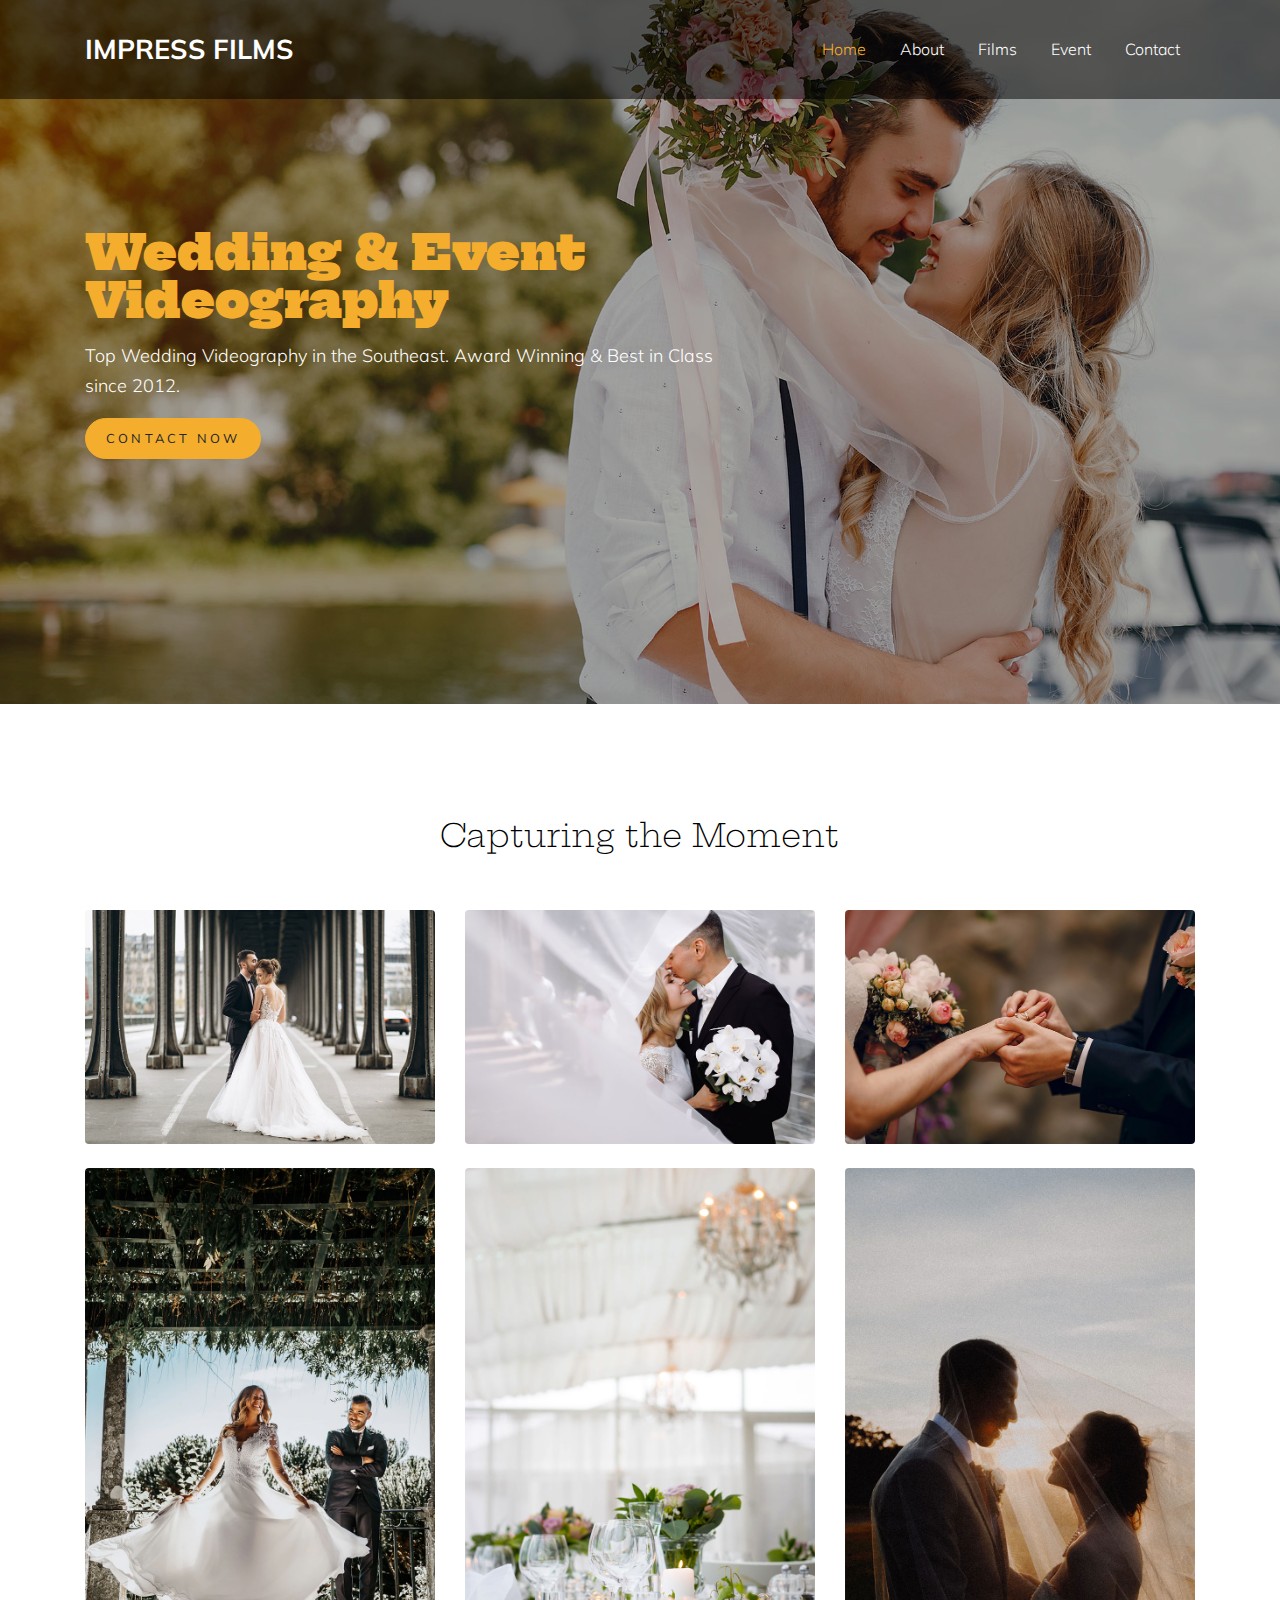
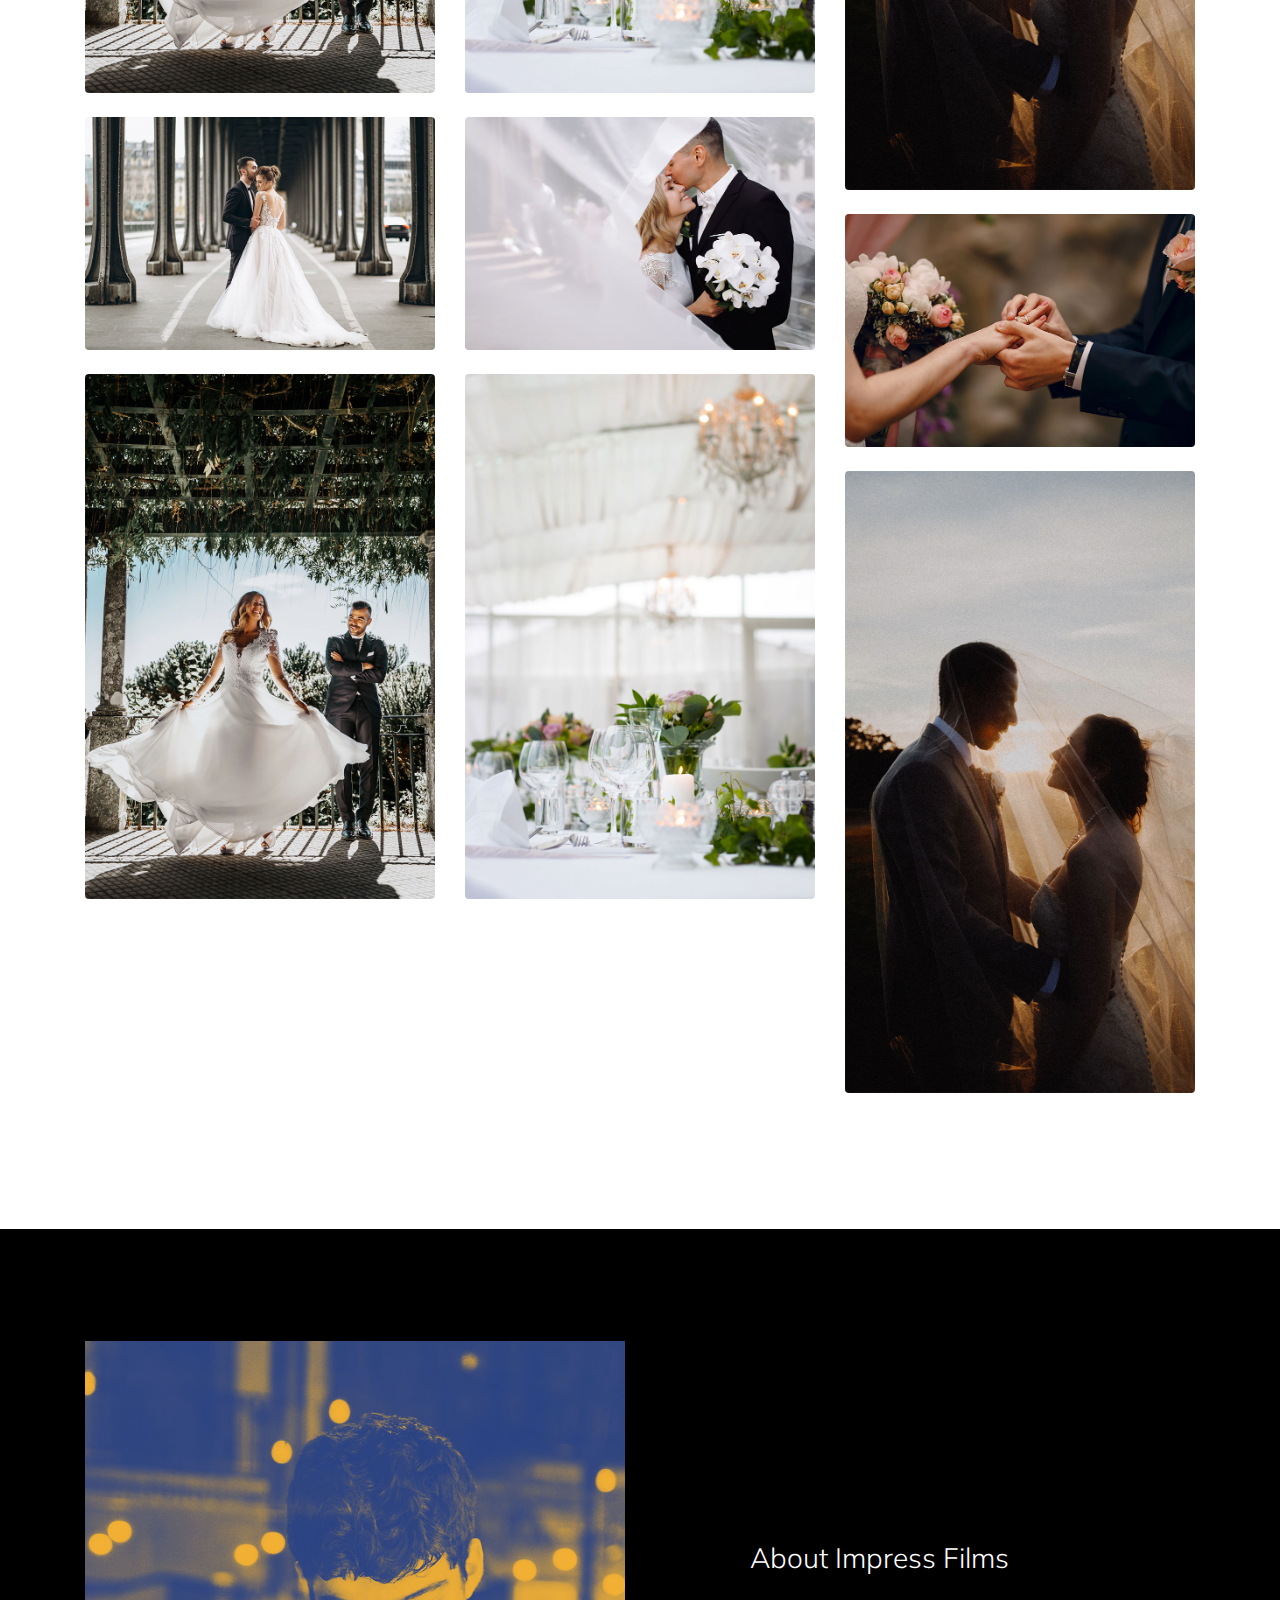
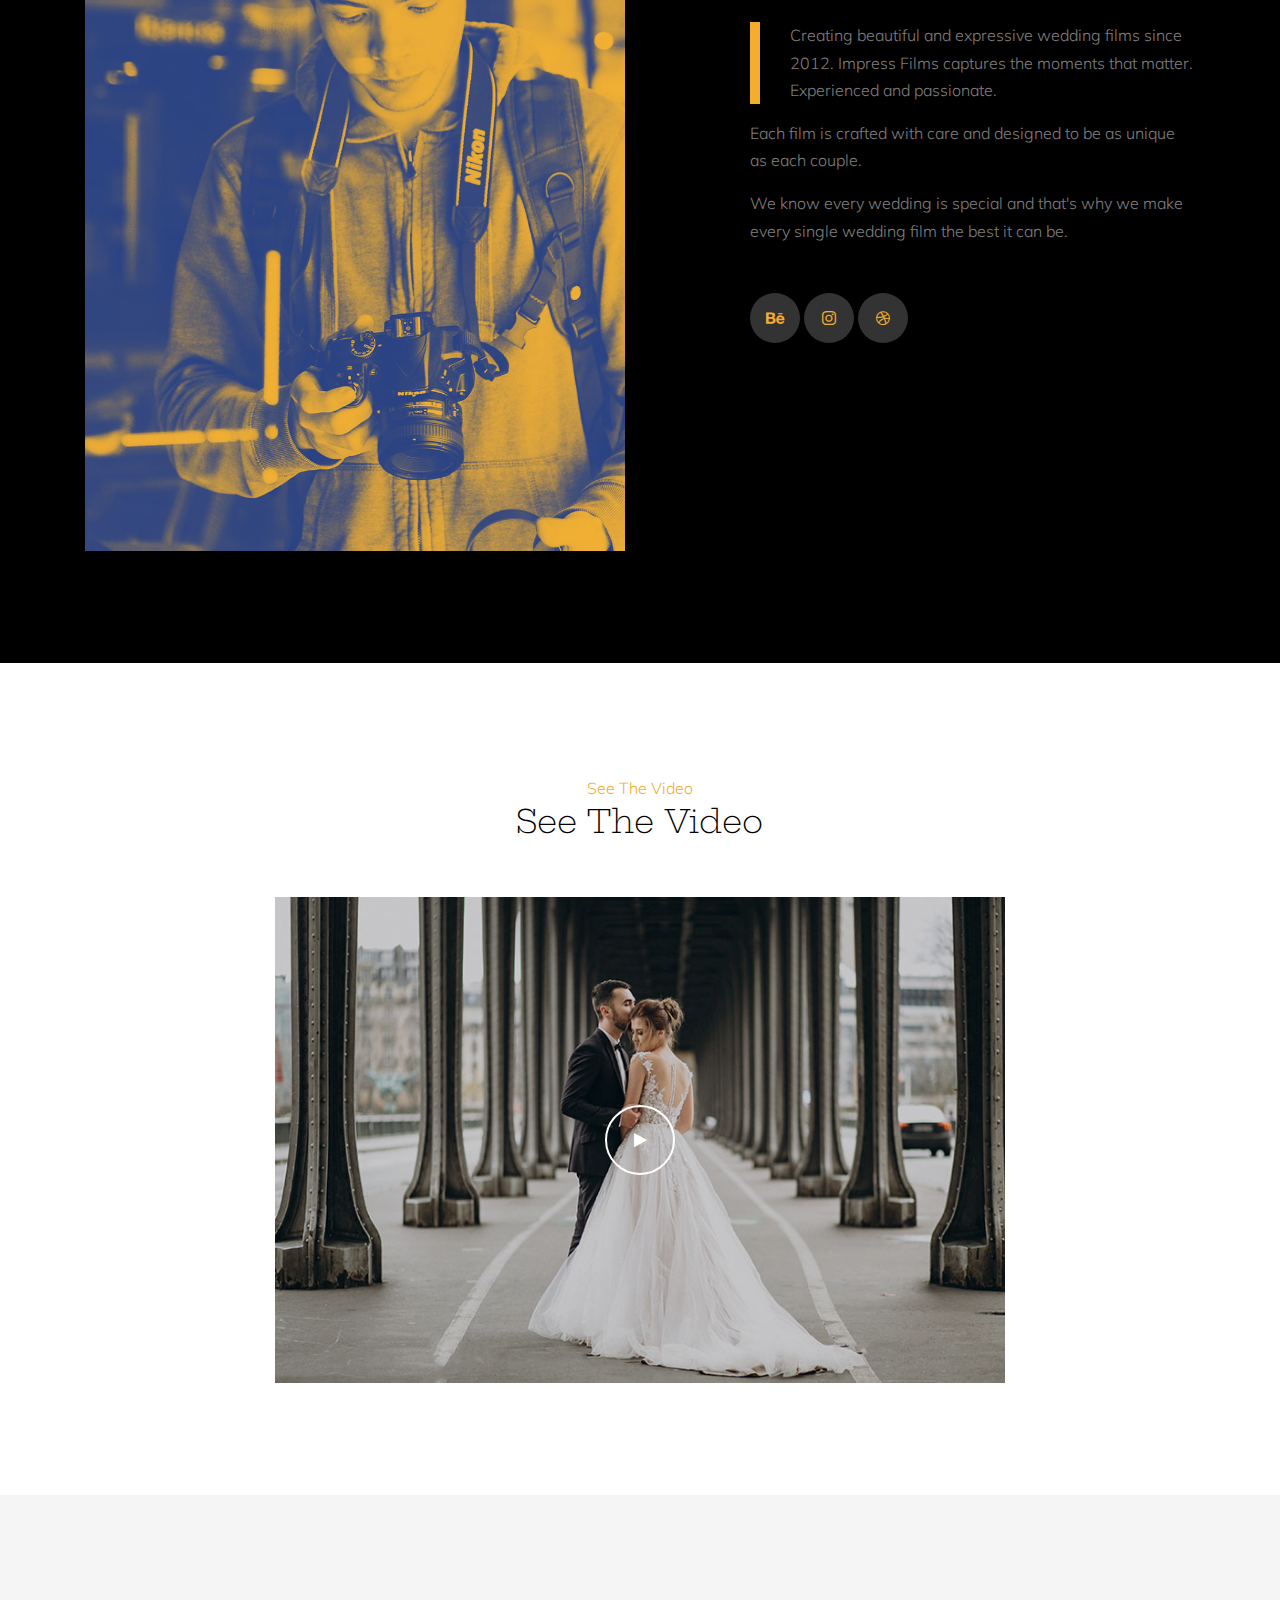
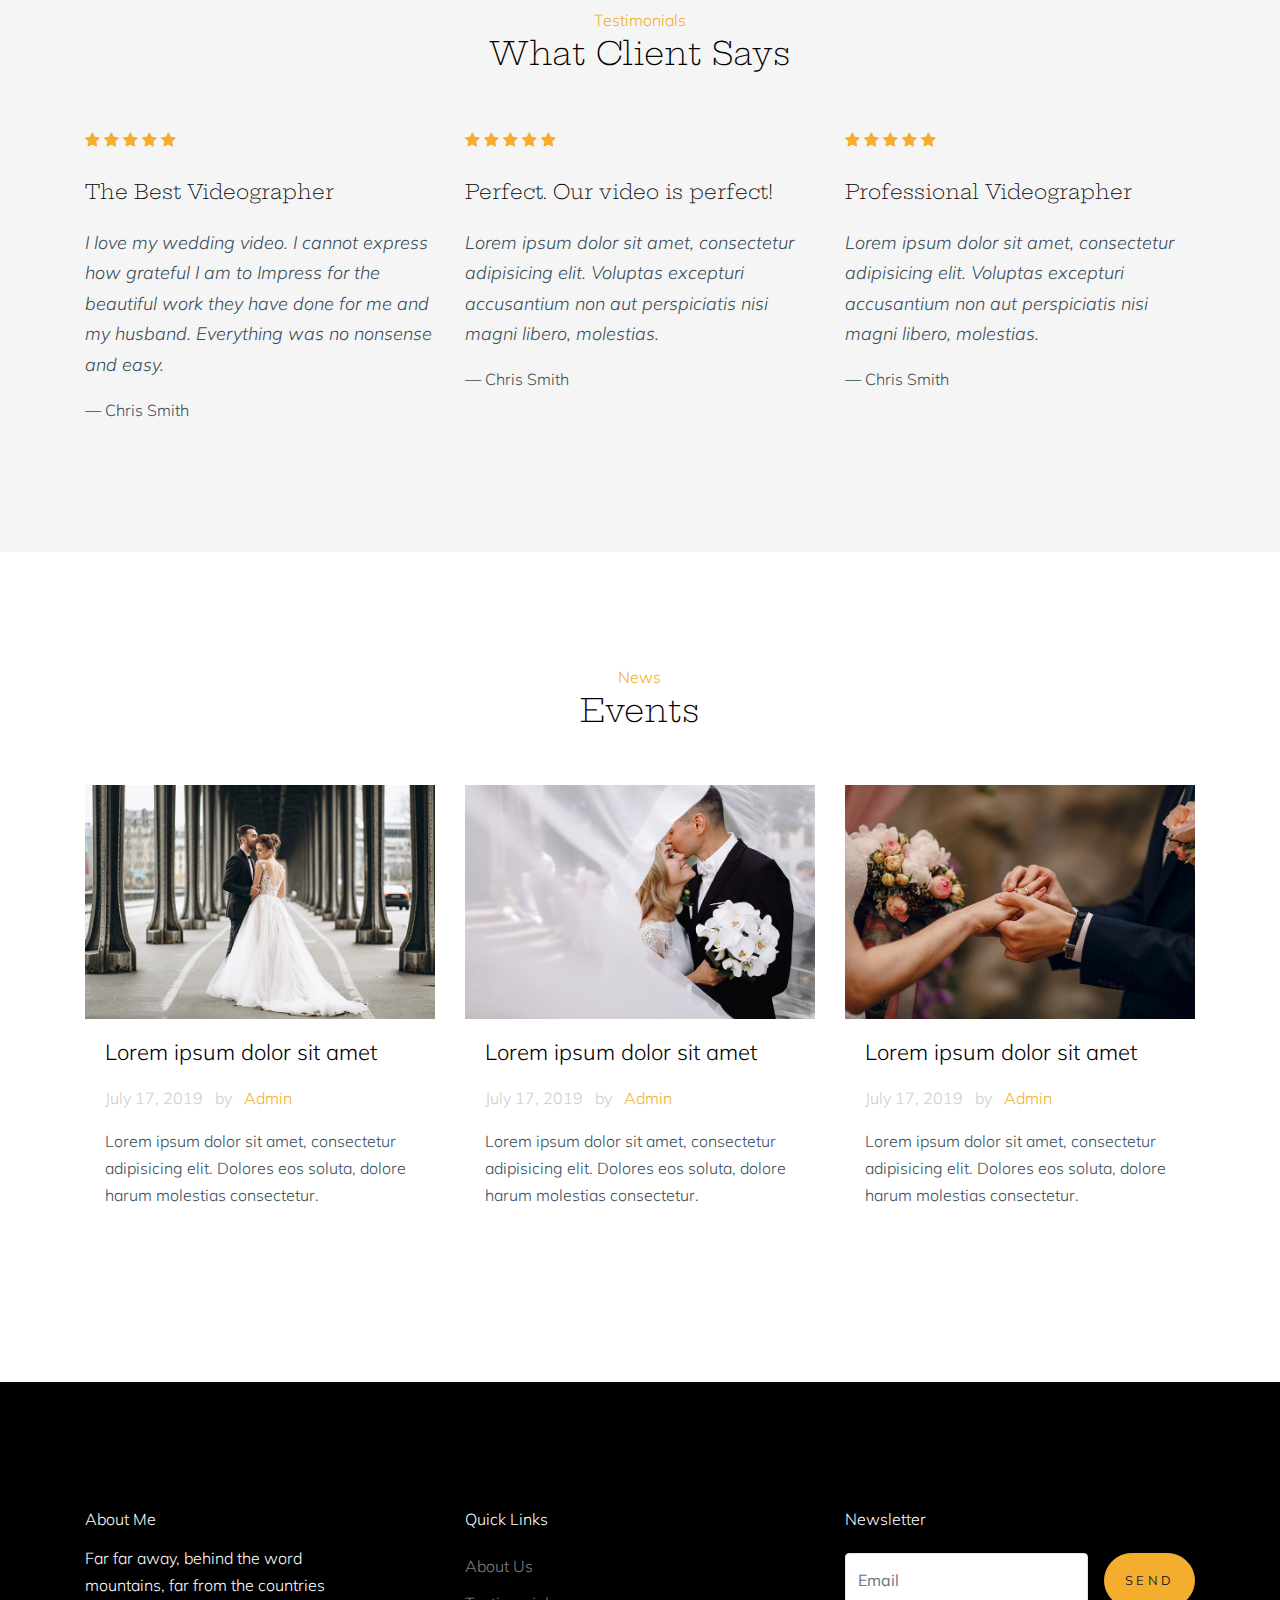
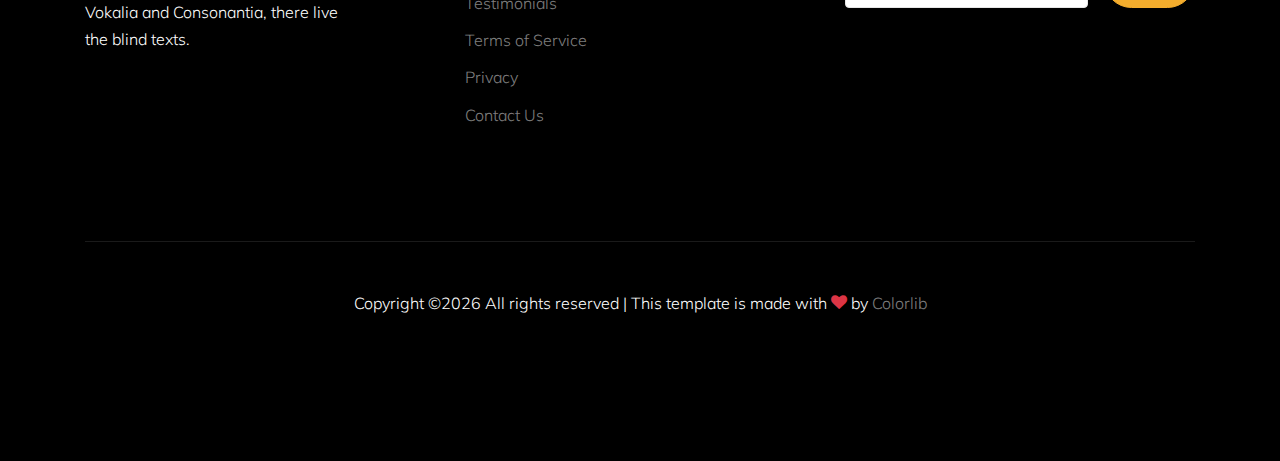
==== index.html @ 301baa57 "Add files via upload" ====
<!doctype html>
<html lang="en">

  <head>
    <title>Impress Films &mdash; Top Rated Atlanta Videography</title>
    <meta charset="utf-8">
    <meta name="viewport" content="width=device-width, initial-scale=1, shrink-to-fit=no">

    <link href="https://fonts.googleapis.com/css?family=Muli:400,700|Hepta+Slab:400,700&display=swap" rel="stylesheet">

    <link rel="stylesheet" href="fonts/icomoon/style.css">

    <link rel="stylesheet" href="css/bootstrap.min.css">
    <link rel="stylesheet" href="css/bootstrap-datepicker.css">
    <link rel="stylesheet" href="css/jquery.fancybox.min.css">
    <link rel="stylesheet" href="css/owl.carousel.min.css">
    <link rel="stylesheet" href="css/owl.theme.default.min.css">
    <link rel="stylesheet" href="fonts/flaticon/font/flaticon.css">
    <link rel="stylesheet" href="css/aos.css">

    <!-- MAIN CSS -->
    <link rel="stylesheet" href="css/style.css">

  </head>

  <body data-spy="scroll" data-target=".site-navbar-target" data-offset="300">

    
    <div class="site-wrap" id="home-section">

      <div class="site-mobile-menu site-navbar-target">
        <div class="site-mobile-menu-header">
          <div class="site-mobile-menu-close mt-3">
            <span class="icon-close2 js-menu-toggle"></span>
          </div>
        </div>
        <div class="site-mobile-menu-body"></div>
      </div>



      <header class="site-navbar site-navbar-target" role="banner">

        <div class="container">
          <div class="row align-items-center position-relative">

            <div class="col-3 ">
              <div class="site-logo">
                <a href="index.html" class="font-weight-bold">Impress Films</a>
              </div>
            </div>

            <div class="col-9  text-right">
              

              <span class="d-inline-block d-lg-none"><a href="#" class="text-white site-menu-toggle js-menu-toggle py-5 text-white"><span class="icon-menu h3 text-white"></span></a></span>

              

              <nav class="site-navigation text-right ml-auto d-none d-lg-block" role="navigation">
                <ul class="site-menu main-menu js-clone-nav ml-auto ">
                  <li class="active"><a href="index.html" class="nav-link">Home</a></li>
                  <li><a href="about.html" class="nav-link">About</a></li>
                  <li><a href="Films.html" class="nav-link">Films</a></li>
                  <li><a href="event.html" class="nav-link">Event</a></li>
                  <li><a href="contact.html" class="nav-link">Contact</a></li>
                </ul>
              </nav>
            </div>

            
          </div>
        </div>

      </header>

    <div class="ftco-blocks-cover-1">
      <div class="site-section-cover overlay" style="background-image: url('images/hero_1.jpg')">
        <div class="container">
          <div class="row align-items-center">
            <div class="col-md-7">
              <h1 class="mb-3 text-primary">Wedding &amp; Event Videography</h1>
              <p>Top Wedding Videography in the Southeast. Award Winning & Best in Class since 2012.</p>
              <p><a href="#" class="btn btn-primary">Contact Now</a></p>
            </div>
          </div>
        </div>
      </div>
    </div>


    <div class="site-section">
      <div class="container">

        <div class="row mb-5 ">
          <div class="col-md-7 text-center mx-auto">
            <h2 class="serif">Capturing the Moment</h2>
          </div>
        </div>
       
        <div id="posts" class="row no-gutter">
          <div class="item web col-6 col-sm-6 col-md-6 col-lg-4 col-xl-4 mb-4">
            <a href="images/img_1.jpg" class="item-wrap" data-fancybox="gal">
              <span class="icon-search2"></span>
              <img class="img-fluid" src="images/img_1.jpg">
            </a>
          </div>
          <div class="item web col-6 col-sm-6 col-md-6 col-lg-4 col-xl-4 mb-4">
            <a href="images/img_2.jpg" class="item-wrap" data-fancybox="gal">
              <span class="icon-search2"></span>
              <img class="img-fluid" src="images/img_2.jpg">
            </a>
          </div>

          <div class="item brand col-6 col-sm-6 col-md-6 col-lg-4 col-xl-4 mb-4">
            <a href="images/img_3.jpg" class="item-wrap" data-fancybox="gal">
              <span class="icon-search2"></span>
              <img class="img-fluid" src="images/img_3.jpg">
            </a>
          </div>

          <div class="item design col-6 col-sm-6 col-md-6 col-lg-4 col-xl-4 mb-4">
            <a href="images/img_4.jpg" class="item-wrap" data-fancybox="gal">
              <span class="icon-search2"></span>
              <img class="img-fluid" src="images/img_4.jpg">
            </a>
          </div>

          <div class="item web col-6 col-sm-6 col-md-6 col-lg-4 col-xl-4 mb-4">
            <a href="images/img_5.jpg" class="item-wrap" data-fancybox="gal">
              <span class="icon-search2"></span>
              <img class="img-fluid" src="images/img_5.jpg">
            </a>
          </div>

          <div class="item brand col-6 col-sm-6 col-md-6 col-lg-4 col-xl-4 mb-4">
            <a href="images/img_6.jpg" class="item-wrap" data-fancybox="gal">
              <span class="icon-search2"></span>
              <img class="img-fluid" src="images/img_6.jpg">
            </a>
          </div>

          <div class="item web col-6 col-sm-6 col-md-6 col-lg-4 col-xl-4 mb-4">
            <a href="images/img_1.jpg" class="item-wrap" data-fancybox="gal">
              <span class="icon-search2"></span>
              <img class="img-fluid" src="images/img_1.jpg">
            </a>
          </div>

          <div class="item web col-6 col-sm-6 col-md-6 col-lg-4 col-xl-4 mb-4">
            <a href="images/img_2.jpg" class="item-wrap" data-fancybox="gal">
              <span class="icon-search2"></span>
              <img class="img-fluid" src="images/img_2.jpg">
            </a>
          </div>

          <div class="item design col-6 col-sm-6 col-md-6 col-lg-4 col-xl-4 mb-4">
            <a href="images/img_3.jpg" class="item-wrap" data-fancybox="gal">
              <span class="icon-search2"></span>
              <img class="img-fluid" src="images/img_3.jpg">
            </a>
          </div>

          <div class="item brand col-6 col-sm-6 col-md-6 col-lg-4 col-xl-4 mb-4">
            <a href="images/img_4.jpg" class="item-wrap" data-fancybox="gal">
              <span class="icon-search2"></span>
              <img class="img-fluid" src="images/img_4.jpg">
            </a>
          </div>

          <div class="item design col-6 col-sm-6 col-md-6 col-lg-4 col-xl-4 mb-4">
            <a href="images/img_5.jpg" class="item-wrap" data-fancybox="gal">
              <span class="icon-search2"></span>
              <img class="img-fluid" src="images/img_5.jpg">
            </a>
          </div>

          <div class="item design col-6 col-sm-6 col-md-6 col-lg-4 col-xl-4 mb-4">
            <a href="images/img_6.jpg" class="item-wrap" data-fancybox="gal">
              <span class="icon-search2"></span>
              <img class="img-fluid" src="images/img_6.jpg">
            </a>
          </div>


        </div>
      </div>
    </div> <!-- END .site-section -->
    

   <div class="site-section bg-black about-me">
     <div class="container">
       <div class="row align-items-center">
         <div class="col-md-6 mb-5 mb-md-0">
           <img src="images/about_1.jpg" alt="Image" class="img-fluid">
         </div>
         <div class="col-md-5 ml-auto">
           <h3 class="text-white mb-5">About Impress Films</h3>
           <blockquote class="quote-29281">
            <p>Creating beautiful and expressive wedding films since 2012. Impress Films captures the moments that matter. Experienced and passionate.
            </p>
           </blockquote>
           <p>Each film is crafted with care and designed to be as unique as each couple.</p>
           <p>We know every wedding is special and that's why we make every single wedding film the best it can be.</p>

           <div class="social_29128 white mt-5">
            <a href="#"><span class="icon-behance"></span></a>  
            <a href="#"><span class="icon-instagram"></span></a>  
            <a href="#"><span class="icon-dribbble"></span></a>  
           </div>
         </div>
       </div>
     </div>
   </div>
  

    <div class="site-section">
      <div class="container">
        <div class="row mb-5 ">
          <div class="col-md-7 text-center mx-auto">
            <span class="subtitle-39293">See The Video</span>
            <h2 class="serif">See The Video</h2>
          </div>
        </div>
        <div class="row justify-content-center">
          <div class="col-md-8">

            <a href="https://vimeo.com/191947042" data-fancybox  class="btn-video_38929">
              <span><span class="icon-play"></span></span>
              <img src="images/img_1.jpg" alt="Image" class="img-fluid">
            </a>
          </div>
        </div>
      </div>
    </div>

    <div class="site-section bg-light">
      <div class="container">

        <div class="row mb-5 ">
          <div class="col-md-7 text-center mx-auto">
            <span class="subtitle-39293">Testimonials</span>
            <h2 class="serif">What Client Says</h2>
          </div>
        </div>

        <div class="row">
          <div class="col-lg-4 col-md-6">
            <div class="mb-4">
              <span class="icon-star text-warning"></span>
              <span class="icon-star text-warning"></span>
              <span class="icon-star text-warning"></span>
              <span class="icon-star text-warning"></span>
              <span class="icon-star text-warning"></span>
            </div>
            <div>
              <h5 class="serif mb-4">The Best Videographer</h5>
              <blockquote class="quote_39823">
                <p>I love my wedding video. I cannot express how grateful I am to Impress for the beautiful work they have done for me and my husband. Everything was no nonsense and easy.</p>
              </blockquote>
              <p>&mdash; Chris Smith</p>
            </div>
          </div>
          <div class="col-lg-4 col-md-6">
            
            <div class="mb-4">
              <span class="icon-star text-warning"></span>
              <span class="icon-star text-warning"></span>
              <span class="icon-star text-warning"></span>
              <span class="icon-star text-warning"></span>
              <span class="icon-star text-warning"></span>
            </div>
            <div>
              <h5 class="serif mb-4">Perfect. Our video is perfect!</h5>
              <blockquote class="quote_39823">
                <p>Lorem ipsum dolor sit amet, consectetur adipisicing elit. Voluptas excepturi accusantium non aut perspiciatis nisi magni libero, molestias.</p>
              </blockquote>
              <p>&mdash; Chris Smith</p>
            </div>

          </div>
          <div class="col-lg-4 col-md-6">
            <div class="mb-4">
              <span class="icon-star text-warning"></span>
              <span class="icon-star text-warning"></span>
              <span class="icon-star text-warning"></span>
              <span class="icon-star text-warning"></span>
              <span class="icon-star text-warning"></span>
            </div>
            <div>
              <h5 class="serif mb-4">Professional Videographer</h5>
              <blockquote class="quote_39823">
                <p>Lorem ipsum dolor sit amet, consectetur adipisicing elit. Voluptas excepturi accusantium non aut perspiciatis nisi magni libero, molestias.</p>
              </blockquote>
              <p>&mdash; Chris Smith</p>
            </div>
          </div>
        </div>
      </div>
    </div>

    <div class="site-section bg-white">
      <div class="container">
        <div class="row mb-5 ">
          <div class="col-md-7 text-center mx-auto">
            <span class="subtitle-39293">News</span>
            <h2 class="serif">Events</h2>
          </div>
        </div>

        <div class="row">
          <div class="col-lg-4 col-md-6 mb-4">
            <div class="post-entry-1 h-100">
              <a href="single.html">
                <img src="images/img_1.jpg" alt="Image"
                 class="img-fluid">
              </a>
              <div class="post-entry-1-contents">
                
                <h2><a href="single.html">Lorem ipsum dolor sit amet</a></h2>
                <span class="meta d-inline-block mb-3">July 17, 2019 <span class="mx-2">by</span> <a href="#">Admin</a></span>
                <p>Lorem ipsum dolor sit amet, consectetur adipisicing elit. Dolores eos soluta, dolore harum molestias consectetur.</p>
              </div>
            </div>
          </div>
          <div class="col-lg-4 col-md-6 mb-4">
            <div class="post-entry-1 h-100">
              <a href="single.html">
                <img src="images/img_2.jpg" alt="Image"
                 class="img-fluid">
              </a>
              <div class="post-entry-1-contents">
                
                <h2><a href="single.html">Lorem ipsum dolor sit amet</a></h2>
                <span class="meta d-inline-block mb-3">July 17, 2019 <span class="mx-2">by</span> <a href="#">Admin</a></span>
                <p>Lorem ipsum dolor sit amet, consectetur adipisicing elit. Dolores eos soluta, dolore harum molestias consectetur.</p>
              </div>
            </div>
          </div>

          <div class="col-lg-4 col-md-6 mb-4">
            <div class="post-entry-1 h-100">
              <a href="single.html">
                <img src="images/img_3.jpg" alt="Image"
                 class="img-fluid">
              </a>
              <div class="post-entry-1-contents">
                
                <h2><a href="single.html">Lorem ipsum dolor sit amet</a></h2>
                <span class="meta d-inline-block mb-3">July 17, 2019 <span class="mx-2">by</span> <a href="#">Admin</a></span>
                <p>Lorem ipsum dolor sit amet, consectetur adipisicing elit. Dolores eos soluta, dolore harum molestias consectetur.</p>
              </div>
            </div>
          </div>
        </div>
      </div>
    </div>

    <footer class="site-footer">
      <div class="container">
        <div class="row">
          <div class="col-lg-3">
            <h2 class="footer-heading mb-3">About Me</h2>
                <p>Far far away, behind the word mountains, far from the countries Vokalia and Consonantia, there live the blind texts. </p>
          </div>
          <div class="col-lg-8 ml-auto">
            <div class="row">
              <div class="col-lg-6 ml-auto">
                <h2 class="footer-heading mb-4">Quick Links</h2>
                <ul class="list-unstyled">
                  <li><a href="#">About Us</a></li>
                  <li><a href="#">Testimonials</a></li>
                  <li><a href="#">Terms of Service</a></li>
                  <li><a href="#">Privacy</a></li>
                  <li><a href="#">Contact Us</a></li>
                </ul>
              </div>
              <div class="col-lg-6">
                <h2 class="footer-heading mb-4">Newsletter</h2>
                <form action="#" class="d-flex" class="subscribe">
                  <input type="text" class="form-control mr-3" placeholder="Email">
                  <input type="submit" value="Send" class="btn btn-primary">
                </form>
              </div>
              
            </div>
          </div>
        </div>
        <div class="row pt-5 mt-5 text-center">
          <div class="col-md-12">
            <div class="border-top pt-5">
              <p>
            <!-- Link back to Colorlib can't be removed. Template is licensed under CC BY 3.0. -->
            Copyright &copy;<script>document.write(new Date().getFullYear());</script> All rights reserved | This template is made with <i class="icon-heart text-danger" aria-hidden="true"></i> by <a href="https://colorlib.com" target="_blank" >Colorlib</a>
            <!-- Link back to Colorlib can't be removed. Template is licensed under CC BY 3.0. -->
            </p>
            </div>
          </div>

        </div>
      </div>
    </footer>

    </div>

    <script src="js/jquery-3.3.1.min.js"></script>
    <script src="js/jquery-migrate-3.0.0.js"></script>
    <script src="js/popper.min.js"></script>
    <script src="js/bootstrap.min.js"></script>
    <script src="js/owl.carousel.min.js"></script>
    <script src="js/jquery.sticky.js"></script>
    <script src="js/jquery.waypoints.min.js"></script>
    <script src="js/jquery.animateNumber.min.js"></script>
    <script src="js/jquery.fancybox.min.js"></script>
    <script src="js/jquery.stellar.min.js"></script>
    <script src="js/jquery.easing.1.3.js"></script>
    <script src="js/bootstrap-datepicker.min.js"></script>
    <script src="js/isotope.pkgd.min.js"></script>
    <script src="js/aos.js"></script>

    <script src="js/main.js"></script>

  </body>

</html>
---- fonts/icomoon/style.css ----
@font-face {
  font-family: 'icomoon';
  src:  url('fonts/icomoon.eot?10si43');
  src:  url('fonts/icomoon.eot?10si43#iefix') format('embedded-opentype'),
    url('fonts/icomoon.ttf?10si43') format('truetype'),
    url('fonts/icomoon.woff?10si43') format('woff'),
    url('fonts/icomoon.svg?10si43#icomoon') format('svg');
  font-weight: normal;
  font-style: normal;
}

[class^="icon-"], [class*=" icon-"] {
  /* use !important to prevent issues with browser extensions that change fonts */
  font-family: 'icomoon' !important;
  speak: none;
  font-style: normal;
  font-weight: normal;
  font-variant: normal;
  text-transform: none;
  line-height: 1;

  /* Better Font Rendering =========== */
  -webkit-font-smoothing: antialiased;
  -moz-osx-font-smoothing: grayscale;
}

.icon-asterisk:before {
  content: "\f069";
}
.icon-plus:before {
  content: "\f067";
}
.icon-question:before {
  content: "\f128";
}
.icon-minus:before {
  content: "\f068";
}
.icon-glass:before {
  content: "\f000";
}
.icon-music:before {
  content: "\f001";
}
.icon-search:before {
  content: "\f002";
}
.icon-envelope-o:before {
  content: "\f003";
}
.icon-heart:before {
  content: "\f004";
}
.icon-star:before {
  content: "\f005";
}
.icon-star-o:before {
  content: "\f006";
}
.icon-user:before {
  content: "\f007";
}
.icon-film:before {
  content: "\f008";
}
.icon-th-large:before {
  content: "\f009";
}
.icon-th:before {
  content: "\f00a";
}
.icon-th-list:before {
  content: "\f00b";
}
.icon-check:before {
  content: "\f00c";
}
.icon-close:before {
  content: "\f00d";
}
.icon-remove:before {
  content: "\f00d";
}
.icon-times:before {
  content: "\f00d";
}
.icon-search-plus:before {
  content: "\f00e";
}
.icon-search-minus:before {
  content: "\f010";
}
.icon-power-off:before {
  content: "\f011";
}
.icon-signal:before {
  content: "\f012";
}
.icon-cog:before {
  content: "\f013";
}
.icon-gear:before {
  content: "\f013";
}
.icon-trash-o:before {
  content: "\f014";
}
.icon-home:before {
  content: "\f015";
}
.icon-file-o:before {
  content: "\f016";
}
.icon-clock-o:before {
  content: "\f017";
}
.icon-road:before {
  content: "\f018";
}
.icon-download:before {
  content: "\f019";
}
.icon-arrow-circle-o-down:before {
  content: "\f01a";
}
.icon-arrow-circle-o-up:before {
  content: "\f01b";
}
.icon-inbox:before {
  content: "\f01c";
}
.icon-play-circle-o:before {
  content: "\f01d";
}
.icon-repeat:before {
  content: "\f01e";
}
.icon-rotate-right:before {
  content: "\f01e";
}
.icon-refresh:before {
  content: "\f021";
}
.icon-list-alt:before {
  content: "\f022";
}
.icon-lock:before {
  content: "\f023";
}
.icon-flag:before {
  content: "\f024";
}
.icon-headphones:before {
  content: "\f025";
}
.icon-volume-off:before {
  content: "\f026";
}
.icon-volume-down:before {
  content: "\f027";
}
.icon-volume-up:before {
  content: "\f028";
}
.icon-qrcode:before {
  content: "\f029";
}
.icon-barcode:before {
  content: "\f02a";
}
.icon-tag:before {
  content: "\f02b";
}
.icon-tags:before {
  content: "\f02c";
}
.icon-book:before {
  content: "\f02d";
}
.icon-bookmark:before {
  content: "\f02e";
}
.icon-print:before {
  content: "\f02f";
}
.icon-camera:before {
  content: "\f030";
}
.icon-font:before {
  content: "\f031";
}
.icon-bold:before {
  content: "\f032";
}
.icon-italic:before {
  content: "\f033";
}
.icon-text-height:before {
  content: "\f034";
}
.icon-text-width:before {
  content: "\f035";
}
.icon-align-left:before {
  content: "\f036";
}
.icon-align-center:before {
  content: "\f037";
}
.icon-align-right:before {
  content: "\f038";
}
.icon-align-justify:before {
  content: "\f039";
}
.icon-list:before {
  content: "\f03a";
}
.icon-dedent:before {
  content: "\f03b";
}
.icon-outdent:before {
  content: "\f03b";
}
.icon-indent:before {
  content: "\f03c";
}
.icon-video-camera:before {
  content: "\f03d";
}
.icon-image:before {
  content: "\f03e";
}
.icon-photo:before {
  content: "\f03e";
}
.icon-picture-o:before {
  content: "\f03e";
}
.icon-pencil:before {
  content: "\f040";
}
.icon-map-marker:before {
  content: "\f041";
}
.icon-adjust:before {
  content: "\f042";
}
.icon-tint:before {
  content: "\f043";
}
.icon-edit:before {
  content: "\f044";
}
.icon-pencil-square-o:before {
  content: "\f044";
}
.icon-share-square-o:before {
  content: "\f045";
}
.icon-check-square-o:before {
  content: "\f046";
}
.icon-arrows:before {
  content: "\f047";
}
.icon-step-backward:before {
  content: "\f048";
}
.icon-fast-backward:before {
  content: "\f049";
}
.icon-backward:before {
  content: "\f04a";
}
.icon-play:before {
  content: "\f04b";
}
.icon-pause:before {
  content: "\f04c";
}
.icon-stop:before {
  content: "\f04d";
}
.icon-forward:before {
  content: "\f04e";
}
.icon-fast-forward:before {
  content: "\f050";
}
.icon-step-forward:before {
  content: "\f051";
}
.icon-eject:before {
  content: "\f052";
}
.icon-chevron-left:before {
  content: "\f053";
}
.icon-chevron-right:before {
  content: "\f054";
}
.icon-plus-circle:before {
  content: "\f055";
}
.icon-minus-circle:before {
  content: "\f056";
}
.icon-times-circle:before {
  content: "\f057";
}
.icon-check-circle:before {
  content: "\f058";
}
.icon-question-circle:before {
  content: "\f059";
}
.icon-info-circle:before {
  content: "\f05a";
}
.icon-crosshairs:before {
  content: "\f05b";
}
.icon-times-circle-o:before {
  content: "\f05c";
}
.icon-check-circle-o:before {
  content: "\f05d";
}
.icon-ban:before {
  content: "\f05e";
}
.icon-arrow-left:before {
  content: "\f060";
}
.icon-arrow-right:before {
  content: "\f061";
}
.icon-arrow-up:before {
  content: "\f062";
}
.icon-arrow-down:before {
  content: "\f063";
}
.icon-mail-forward:before {
  content: "\f064";
}
.icon-share:before {
  content: "\f064";
}
.icon-expand:before {
  content: "\f065";
}
.icon-compress:before {
  content: "\f066";
}
.icon-exclamation-circle:before {
  content: "\f06a";
}
.icon-gift:before {
  content: "\f06b";
}
.icon-leaf:before {
  content: "\f06c";
}
.icon-fire:before {
  content: "\f06d";
}
.icon-eye:before {
  content: "\f06e";
}
.icon-eye-slash:before {
  content: "\f070";
}
.icon-exclamation-triangle:before {
  content: "\f071";
}
.icon-warning:before {
  content: "\f071";
}
.icon-plane:before {
  content: "\f072";
}
.icon-calendar:before {
  content: "\f073";
}
.icon-random:before {
  content: "\f074";
}
.icon-comment:before {
  content: "\f075";
}
.icon-magnet:before {
  content: "\f076";
}
.icon-chevron-up:before {
  content: "\f077";
}
.icon-chevron-down:before {
  content: "\f078";
}
.icon-retweet:before {
  content: "\f079";
}
.icon-shopping-cart:before {
  content: "\f07a";
}
.icon-folder:before {
  content: "\f07b";
}
.icon-folder-open:before {
  content: "\f07c";
}
.icon-arrows-v:before {
  content: "\f07d";
}
.icon-arrows-h:before {
  content: "\f07e";
}
.icon-bar-chart:before {
  content: "\f080";
}
.icon-bar-chart-o:before {
  content: "\f080";
}
.icon-twitter-square:before {
  content: "\f081";
}
.icon-facebook-square:before {
  content: "\f082";
}
.icon-camera-retro:before {
  content: "\f083";
}
.icon-key:before {
  content: "\f084";
}
.icon-cogs:before {
  content: "\f085";
}
.icon-gears:before {
  content: "\f085";
}
.icon-comments:before {
  content: "\f086";
}
.icon-thumbs-o-up:before {
  content: "\f087";
}
.icon-thumbs-o-down:before {
  content: "\f088";
}
.icon-star-half:before {
  content: "\f089";
}
.icon-heart-o:before {
  content: "\f08a";
}
.icon-sign-out:before {
  content: "\f08b";
}
.icon-linkedin-square:before {
  content: "\f08c";
}
.icon-thumb-tack:before {
  content: "\f08d";
}
.icon-external-link:before {
  content: "\f08e";
}
.icon-sign-in:before {
  content: "\f090";
}
.icon-trophy:before {
  content: "\f091";
}
.icon-github-square:before {
  content: "\f092";
}
.icon-upload:before {
  content: "\f093";
}
.icon-lemon-o:before {
  content: "\f094";
}
.icon-phone:before {
  content: "\f095";
}
.icon-square-o:before {
  content: "\f096";
}
.icon-bookmark-o:before {
  content: "\f097";
}
.icon-phone-square:before {
  content: "\f098";
}
.icon-twitter:before {
  content: "\f099";
}
.icon-facebook:before {
  content: "\f09a";
}
.icon-facebook-f:before {
  content: "\f09a";
}
.icon-github:before {
  content: "\f09b";
}
.icon-unlock:before {
  content: "\f09c";
}
.icon-credit-card:before {
  content: "\f09d";
}
.icon-feed:before {
  content: "\f09e";
}
.icon-rss:before {
  content: "\f09e";
}
.icon-hdd-o:before {
  content: "\f0a0";
}
.icon-bullhorn:before {
  content: "\f0a1";
}
.icon-bell-o:before {
  content: "\f0a2";
}
.icon-certificate:before {
  content: "\f0a3";
}
.icon-hand-o-right:before {
  content: "\f0a4";
}
.icon-hand-o-left:before {
  content: "\f0a5";
}
.icon-hand-o-up:before {
  content: "\f0a6";
}
.icon-hand-o-down:before {
  content: "\f0a7";
}
.icon-arrow-circle-left:before {
  content: "\f0a8";
}
.icon-arrow-circle-right:before {
  content: "\f0a9";
}
.icon-arrow-circle-up:before {
  content: "\f0aa";
}
.icon-arrow-circle-down:before {
  content: "\f0ab";
}
.icon-globe:before {
  content: "\f0ac";
}
.icon-wrench:before {
  content: "\f0ad";
}
.icon-tasks:before {
  content: "\f0ae";
}
.icon-filter:before {
  content: "\f0b0";
}
.icon-briefcase:before {
  content: "\f0b1";
}
.icon-arrows-alt:before {
  content: "\f0b2";
}
.icon-group:before {
  content: "\f0c0";
}
.icon-users:before {
  content: "\f0c0";
}
.icon-chain:before {
  content: "\f0c1";
}
.icon-link:before {
  content: "\f0c1";
}
.icon-cloud:before {
  content: "\f0c2";
}
.icon-flask:before {
  content: "\f0c3";
}
.icon-cut:before {
  content: "\f0c4";
}
.icon-scissors:before {
  content: "\f0c4";
}
.icon-copy:before {
  content: "\f0c5";
}
.icon-files-o:before {
  content: "\f0c5";
}
.icon-paperclip:before {
  content: "\f0c6";
}
.icon-floppy-o:before {
  content: "\f0c7";
}
.icon-save:before {
  content: "\f0c7";
}
.icon-square:before {
  content: "\f0c8";
}
.icon-bars:before {
  content: "\f0c9";
}
.icon-navicon:before {
  content: "\f0c9";
}
.icon-reorder:before {
  content: "\f0c9";
}
.icon-list-ul:before {
  content: "\f0ca";
}
.icon-list-ol:before {
  content: "\f0cb";
}
.icon-strikethrough:before {
  content: "\f0cc";
}
.icon-underline:before {
  content: "\f0cd";
}
.icon-table:before {
  content: "\f0ce";
}
.icon-magic:before {
  content: "\f0d0";
}
.icon-truck:before {
  content: "\f0d1";
}
.icon-pinterest:before {
  content: "\f0d2";
}
.icon-pinterest-square:before {
  content: "\f0d3";
}
.icon-google-plus-square:before {
  content: "\f0d4";
}
.icon-google-plus:before {
  content: "\f0d5";
}
.icon-money:before {
  content: "\f0d6";
}
.icon-caret-down:before {
  content: "\f0d7";
}
.icon-caret-up:before {
  content: "\f0d8";
}
.icon-caret-left:before {
  content: "\f0d9";
}
.icon-caret-right:before {
  content: "\f0da";
}
.icon-columns:before {
  content: "\f0db";
}
.icon-sort:before {
  content: "\f0dc";
}
.icon-unsorted:before {
  content: "\f0dc";
}
.icon-sort-desc:before {
  content: "\f0dd";
}
.icon-sort-down:before {
  content: "\f0dd";
}
.icon-sort-asc:before {
  content: "\f0de";
}
.icon-sort-up:before {
  content: "\f0de";
}
.icon-envelope:before {
  content: "\f0e0";
}
.icon-linkedin:before {
  content: "\f0e1";
}
.icon-rotate-left:before {
  content: "\f0e2";
}
.icon-undo:before {
  content: "\f0e2";
}
.icon-gavel:before {
  content: "\f0e3";
}
.icon-legal:before {
  content: "\f0e3";
}
.icon-dashboard:before {
  content: "\f0e4";
}
.icon-tachometer:before {
  content: "\f0e4";
}
.icon-comment-o:before {
  content: "\f0e5";
}
.icon-comments-o:before {
  content: "\f0e6";
}
.icon-bolt:before {
  content: "\f0e7";
}
.icon-flash:before {
  content: "\f0e7";
}
.icon-sitemap:before {
  content: "\f0e8";
}
.icon-umbrella:before {
  content: "\f0e9";
}
.icon-clipboard:before {
  content: "\f0ea";
}
.icon-paste:before {
  content: "\f0ea";
}
.icon-lightbulb-o:before {
  content: "\f0eb";
}
.icon-exchange:before {
  content: "\f0ec";
}
.icon-cloud-download:before {
  content: "\f0ed";
}
.icon-cloud-upload:before {
  content: "\f0ee";
}
.icon-user-md:before {
  content: "\f0f0";
}
.icon-stethoscope:before {
  content: "\f0f1";
}
.icon-suitcase:before {
  content: "\f0f2";
}
.icon-bell:before {
  content: "\f0f3";
}
.icon-coffee:before {
  content: "\f0f4";
}
.icon-cutlery:before {
  content: "\f0f5";
}
.icon-file-text-o:before {
  content: "\f0f6";
}
.icon-building-o:before {
  content: "\f0f7";
}
.icon-hospital-o:before {
  content: "\f0f8";
}
.icon-ambulance:before {
  content: "\f0f9";
}
.icon-medkit:before {
  content: "\f0fa";
}
.icon-fighter-jet:before {
  content: "\f0fb";
}
.icon-beer:before {
  content: "\f0fc";
}
.icon-h-square:before {
  content: "\f0fd";
}
.icon-plus-square:before {
  content: "\f0fe";
}
.icon-angle-double-left:before {
  content: "\f100";
}
.icon-angle-double-right:before {
  content: "\f101";
}
.icon-angle-double-up:before {
  content: "\f102";
}
.icon-angle-double-down:before {
  content: "\f103";
}
.icon-angle-left:before {
  content: "\f104";
}
.icon-angle-right:before {
  content: "\f105";
}
.icon-angle-up:before {
  content: "\f106";
}
.icon-angle-down:before {
  content: "\f107";
}
.icon-desktop:before {
  content: "\f108";
}
.icon-laptop:before {
  content: "\f109";
}
.icon-tablet:before {
  content: "\f10a";
}
.icon-mobile:before {
  content: "\f10b";
}
.icon-mobile-phone:before {
  content: "\f10b";
}
.icon-circle-o:before {
  content: "\f10c";
}
.icon-quote-left:before {
  content: "\f10d";
}
.icon-quote-right:before {
  content: "\f10e";
}
.icon-spinner:before {
  content: "\f110";
}
.icon-circle:before {
  content: "\f111";
}
.icon-mail-reply:before {
  content: "\f112";
}
.icon-reply:before {
  content: "\f112";
}
.icon-github-alt:before {
  content: "\f113";
}
.icon-folder-o:before {
  content: "\f114";
}
.icon-folder-open-o:before {
  content: "\f115";
}
.icon-smile-o:before {
  content: "\f118";
}
.icon-frown-o:before {
  content: "\f119";
}
.icon-meh-o:before {
  content: "\f11a";
}
.icon-gamepad:before {
  content: "\f11b";
}
.icon-keyboard-o:before {
  content: "\f11c";
}
.icon-flag-o:before {
  content: "\f11d";
}
.icon-flag-checkered:before {
  content: "\f11e";
}
.icon-terminal:before {
  content: "\f120";
}
.icon-code:before {
  content: "\f121";
}
.icon-mail-reply-all:before {
  content: "\f122";
}
.icon-reply-all:before {
  content: "\f122";
}
.icon-star-half-empty:before {
  content: "\f123";
}
.icon-star-half-full:before {
  content: "\f123";
}
.icon-star-half-o:before {
  content: "\f123";
}
.icon-location-arrow:before {
  content: "\f124";
}
.icon-crop:before {
  content: "\f125";
}
.icon-code-fork:before {
  content: "\f126";
}
.icon-chain-broken:before {
  content: "\f127";
}
.icon-unlink:before {
  content: "\f127";
}
.icon-info:before {
  content: "\f129";
}
.icon-exclamation:before {
  content: "\f12a";
}
.icon-superscript:before {
  content: "\f12b";
}
.icon-subscript:before {
  content: "\f12c";
}
.icon-eraser:before {
  content: "\f12d";
}
.icon-puzzle-piece:before {
  content: "\f12e";
}
.icon-microphone:before {
  content: "\f130";
}
.icon-microphone-slash:before {
  content: "\f131";
}
.icon-shield:before {
  content: "\f132";
}
.icon-calendar-o:before {
  content: "\f133";
}
.icon-fire-extinguisher:before {
  content: "\f134";
}
.icon-rocket:before {
  content: "\f135";
}
.icon-maxcdn:before {
  content: "\f136";
}
.icon-chevron-circle-left:before {
  content: "\f137";
}
.icon-chevron-circle-right:before {
  content: "\f138";
}
.icon-chevron-circle-up:before {
  content: "\f139";
}
.icon-chevron-circle-down:before {
  content: "\f13a";
}
.icon-html5:before {
  content: "\f13b";
}
.icon-css3:before {
  content: "\f13c";
}
.icon-anchor:before {
  content: "\f13d";
}
.icon-unlock-alt:before {
  content: "\f13e";
}
.icon-bullseye:before {
  content: "\f140";
}
.icon-ellipsis-h:before {
  content: "\f141";
}
.icon-ellipsis-v:before {
  content: "\f142";
}
.icon-rss-square:before {
  content: "\f143";
}
.icon-play-circle:before {
  content: "\f144";
}
.icon-ticket:before {
  content: "\f145";
}
.icon-minus-square:before {
  content: "\f146";
}
.icon-minus-square-o:before {
  content: "\f147";
}
.icon-level-up:before {
  content: "\f148";
}
.icon-level-down:before {
  content: "\f149";
}
.icon-check-square:before {
  content: "\f14a";
}
.icon-pencil-square:before {
  content: "\f14b";
}
.icon-external-link-square:before {
  content: "\f14c";
}
.icon-share-square:before {
  content: "\f14d";
}
.icon-compass:before {
  content: "\f14e";
}
.icon-caret-square-o-down:before {
  content: "\f150";
}
.icon-toggle-down:before {
  content: "\f150";
}
.icon-caret-square-o-up:before {
  content: "\f151";
}
.icon-toggle-up:before {
  content: "\f151";
}
.icon-caret-square-o-right:before {
  content: "\f152";
}
.icon-toggle-right:before {
  content: "\f152";
}
.icon-eur:before {
  content: "\f153";
}
.icon-euro:before {
  content: "\f153";
}
.icon-gbp:before {
  content: "\f154";
}
.icon-dollar:before {
  content: "\f155";
}
.icon-usd:before {
  content: "\f155";
}
.icon-inr:before {
  content: "\f156";
}
.icon-rupee:before {
  content: "\f156";
}
.icon-cny:before {
  content: "\f157";
}
.icon-jpy:before {
  content: "\f157";
}
.icon-rmb:before {
  content: "\f157";
}
.icon-yen:before {
  content: "\f157";
}
.icon-rouble:before {
  content: "\f158";
}
.icon-rub:before {
  content: "\f158";
}
.icon-ruble:before {
  content: "\f158";
}
.icon-krw:before {
  content: "\f159";
}
.icon-won:before {
  content: "\f159";
}
.icon-bitcoin:before {
  content: "\f15a";
}
.icon-btc:before {
  content: "\f15a";
}
.icon-file:before {
  content: "\f15b";
}
.icon-file-text:before {
  content: "\f15c";
}
.icon-sort-alpha-asc:before {
  content: "\f15d";
}
.icon-sort-alpha-desc:before {
  content: "\f15e";
}
.icon-sort-amount-asc:before {
  content: "\f160";
}
.icon-sort-amount-desc:before {
  content: "\f161";
}
.icon-sort-numeric-asc:before {
  content: "\f162";
}
.icon-sort-numeric-desc:before {
  content: "\f163";
}
.icon-thumbs-up:before {
  content: "\f164";
}
.icon-thumbs-down:before {
  content: "\f165";
}
.icon-youtube-square:before {
  content: "\f166";
}
.icon-youtube:before {
  content: "\f167";
}
.icon-xing:before {
  content: "\f168";
}
.icon-xing-square:before {
  content: "\f169";
}
.icon-youtube-play:before {
  content: "\f16a";
}
.icon-dropbox:before {
  content: "\f16b";
}
.icon-stack-overflow:before {
  content: "\f16c";
}
.icon-instagram:before {
  content: "\f16d";
}
.icon-flickr:before {
  content: "\f16e";
}
.icon-adn:before {
  content: "\f170";
}
.icon-bitbucket:before {
  content: "\f171";
}
.icon-bitbucket-square:before {
  content: "\f172";
}
.icon-tumblr:before {
  content: "\f173";
}
.icon-tumblr-square:before {
  content: "\f174";
}
.icon-long-arrow-down:before {
  content: "\f175";
}
.icon-long-arrow-up:before {
  content: "\f176";
}
.icon-long-arrow-left:before {
  content: "\f177";
}
.icon-long-arrow-right:before {
  content: "\f178";
}
.icon-apple:before {
  content: "\f179";
}
.icon-windows:before {
  content: "\f17a";
}
.icon-android:before {
  content: "\f17b";
}
.icon-linux:before {
  content: "\f17c";
}
.icon-dribbble:before {
  content: "\f17d";
}
.icon-skype:before {
  content: "\f17e";
}
.icon-foursquare:before {
  content: "\f180";
}
.icon-trello:before {
  content: "\f181";
}
.icon-female:before {
  content: "\f182";
}
.icon-male:before {
  content: "\f183";
}
.icon-gittip:before {
  content: "\f184";
}
.icon-gratipay:before {
  content: "\f184";
}
.icon-sun-o:before {
  content: "\f185";
}
.icon-moon-o:before {
  content: "\f186";
}
.icon-archive:before {
  content: "\f187";
}
.icon-bug:before {
  content: "\f188";
}
.icon-vk:before {
  content: "\f189";
}
.icon-weibo:before {
  content: "\f18a";
}
.icon-renren:before {
  content: "\f18b";
}
.icon-pagelines:before {
  content: "\f18c";
}
.icon-stack-exchange:before {
  content: "\f18d";
}
.icon-arrow-circle-o-right:before {
  content: "\f18e";
}
.icon-arrow-circle-o-left:before {
  content: "\f190";
}
.icon-caret-square-o-left:before {
  content: "\f191";
}
.icon-toggle-left:before {
  content: "\f191";
}
.icon-dot-circle-o:before {
  content: "\f192";
}
.icon-wheelchair:before {
  content: "\f193";
}
.icon-vimeo-square:before {
  content: "\f194";
}
.icon-try:before {
  content: "\f195";
}
.icon-turkish-lira:before {
  content: "\f195";
}
.icon-plus-square-o:before {
  content: "\f196";
}
.icon-space-shuttle:before {
  content: "\f197";
}
.icon-slack:before {
  content: "\f198";
}
.icon-envelope-square:before {
  content: "\f199";
}
.icon-wordpress:before {
  content: "\f19a";
}
.icon-openid:before {
  content: "\f19b";
}
.icon-bank:before {
  content: "\f19c";
}
.icon-institution:before {
  content: "\f19c";
}
.icon-university:before {
  content: "\f19c";
}
.icon-graduation-cap:before {
  content: "\f19d";
}
.icon-mortar-board:before {
  content: "\f19d";
}
.icon-yahoo:before {
  content: "\f19e";
}
.icon-google:before {
  content: "\f1a0";
}
.icon-reddit:before {
  content: "\f1a1";
}
.icon-reddit-square:before {
  content: "\f1a2";
}
.icon-stumbleupon-circle:before {
  content: "\f1a3";
}
.icon-stumbleupon:before {
  content: "\f1a4";
}
.icon-delicious:before {
  content: "\f1a5";
}
.icon-digg:before {
  content: "\f1a6";
}
.icon-pied-piper-pp:before {
  content: "\f1a7";
}
.icon-pied-piper-alt:before {
  content: "\f1a8";
}
.icon-drupal:before {
  content: "\f1a9";
}
.icon-joomla:before {
  content: "\f1aa";
}
.icon-language:before {
  content: "\f1ab";
}
.icon-fax:before {
  content: "\f1ac";
}
.icon-building:before {
  content: "\f1ad";
}
.icon-child:before {
  content: "\f1ae";
}
.icon-paw:before {
  content: "\f1b0";
}
.icon-spoon:before {
  content: "\f1b1";
}
.icon-cube:before {
  content: "\f1b2";
}
.icon-cubes:before {
  content: "\f1b3";
}
.icon-behance:before {
  content: "\f1b4";
}
.icon-behance-square:before {
  content: "\f1b5";
}
.icon-steam:before {
  content: "\f1b6";
}
.icon-steam-square:before {
  content: "\f1b7";
}
.icon-recycle:before {
  content: "\f1b8";
}
.icon-automobile:before {
  content: "\f1b9";
}
.icon-car:before {
  content: "\f1b9";
}
.icon-cab:before {
  content: "\f1ba";
}
.icon-taxi:before {
  content: "\f1ba";
}
.icon-tree:before {
  content: "\f1bb";
}
.icon-spotify:before {
  content: "\f1bc";
}
.icon-deviantart:before {
  content: "\f1bd";
}
.icon-soundcloud:before {
  content: "\f1be";
}
.icon-database:before {
  content: "\f1c0";
}
.icon-file-pdf-o:before {
  content: "\f1c1";
}
.icon-file-word-o:before {
  content: "\f1c2";
}
.icon-file-excel-o:before {
  content: "\f1c3";
}
.icon-file-powerpoint-o:before {
  content: "\f1c4";
}
.icon-file-image-o:before {
  content: "\f1c5";
}
.icon-file-photo-o:before {
  content: "\f1c5";
}
.icon-file-picture-o:before {
  content: "\f1c5";
}
.icon-file-archive-o:before {
  content: "\f1c6";
}
.icon-file-zip-o:before {
  content: "\f1c6";
}
.icon-file-audio-o:before {
  content: "\f1c7";
}
.icon-file-sound-o:before {
  content: "\f1c7";
}
.icon-file-movie-o:before {
  content: "\f1c8";
}
.icon-file-video-o:before {
  content: "\f1c8";
}
.icon-file-code-o:before {
  content: "\f1c9";
}
.icon-vine:before {
  content: "\f1ca";
}
.icon-codepen:before {
  content: "\f1cb";
}
.icon-jsfiddle:before {
  content: "\f1cc";
}
.icon-life-bouy:before {
  content: "\f1cd";
}
.icon-life-buoy:before {
  content: "\f1cd";
}
.icon-life-ring:before {
  content: "\f1cd";
}
.icon-life-saver:before {
  content: "\f1cd";
}
.icon-support:before {
  content: "\f1cd";
}
.icon-circle-o-notch:before {
  content: "\f1ce";
}
.icon-ra:before {
  content: "\f1d0";
}
.icon-rebel:before {
  content: "\f1d0";
}
.icon-resistance:before {
  content: "\f1d0";
}
.icon-empire:before {
  content: "\f1d1";
}
.icon-ge:before {
  content: "\f1d1";
}
.icon-git-square:before {
  content: "\f1d2";
}
.icon-git:before {
  content: "\f1d3";
}
.icon-hacker-news:before {
  content: "\f1d4";
}
.icon-y-combinator-square:before {
  content: "\f1d4";
}
.icon-yc-square:before {
  content: "\f1d4";
}
.icon-tencent-weibo:before {
  content: "\f1d5";
}
.icon-qq:before {
  content: "\f1d6";
}
.icon-wechat:before {
  content: "\f1d7";
}
.icon-weixin:before {
  content: "\f1d7";
}
.icon-paper-plane:before {
  content: "\f1d8";
}
.icon-send:before {
  content: "\f1d8";
}
.icon-paper-plane-o:before {
  content: "\f1d9";
}
.icon-send-o:before {
  content: "\f1d9";
}
.icon-history:before {
  content: "\f1da";
}
.icon-circle-thin:before {
  content: "\f1db";
}
.icon-header:before {
  content: "\f1dc";
}
.icon-paragraph:before {
  content: "\f1dd";
}
.icon-sliders:before {
  content: "\f1de";
}
.icon-share-alt:before {
  content: "\f1e0";
}
.icon-share-alt-square:before {
  content: "\f1e1";
}
.icon-bomb:before {
  content: "\f1e2";
}
.icon-futbol-o:before {
  content: "\f1e3";
}
.icon-soccer-ball-o:before {
  content: "\f1e3";
}
.icon-tty:before {
  content: "\f1e4";
}
.icon-binoculars:before {
  content: "\f1e5";
}
.icon-plug:before {
  content: "\f1e6";
}
.icon-slideshare:before {
  content: "\f1e7";
}
.icon-twitch:before {
  content: "\f1e8";
}
.icon-yelp:before {
  content: "\f1e9";
}
.icon-newspaper-o:before {
  content: "\f1ea";
}
.icon-wifi:before {
  content: "\f1eb";
}
.icon-calculator:before {
  content: "\f1ec";
}
.icon-paypal:before {
  content: "\f1ed";
}
.icon-google-wallet:before {
  content: "\f1ee";
}
.icon-cc-visa:before {
  content: "\f1f0";
}
.icon-cc-mastercard:before {
  content: "\f1f1";
}
.icon-cc-discover:before {
  content: "\f1f2";
}
.icon-cc-amex:before {
  content: "\f1f3";
}
.icon-cc-paypal:before {
  content: "\f1f4";
}
.icon-cc-stripe:before {
  content: "\f1f5";
}
.icon-bell-slash:before {
  content: "\f1f6";
}
.icon-bell-slash-o:before {
  content: "\f1f7";
}
.icon-trash:before {
  content: "\f1f8";
}
.icon-copyright:before {
  content: "\f1f9";
}
.icon-at:before {
  content: "\f1fa";
}
.icon-eyedropper:before {
  content: "\f1fb";
}
.icon-paint-brush:before {
  content: "\f1fc";
}
.icon-birthday-cake:before {
  content: "\f1fd";
}
.icon-area-chart:before {
  content: "\f1fe";
}
.icon-pie-chart:before {
  content: "\f200";
}
.icon-line-chart:before {
  content: "\f201";
}
.icon-lastfm:before {
  content: "\f202";
}
.icon-lastfm-square:before {
  content: "\f203";
}
.icon-toggle-off:before {
  content: "\f204";
}
.icon-toggle-on:before {
  content: "\f205";
}
.icon-bicycle:before {
  content: "\f206";
}
.icon-bus:before {
  content: "\f207";
}
.icon-ioxhost:before {
  content: "\f208";
}
.icon-angellist:before {
  content: "\f209";
}
.icon-cc:before {
  content: "\f20a";
}
.icon-ils:before {
  content: "\f20b";
}
.icon-shekel:before {
  content: "\f20b";
}
.icon-sheqel:before {
  content: "\f20b";
}
.icon-meanpath:before {
  content: "\f20c";
}
.icon-buysellads:before {
  content: "\f20d";
}
.icon-connectdevelop:before {
  content: "\f20e";
}
.icon-dashcube:before {
  content: "\f210";
}
.icon-forumbee:before {
  content: "\f211";
}
.icon-leanpub:before {
  content: "\f212";
}
.icon-sellsy:before {
  content: "\f213";
}
.icon-shirtsinbulk:before {
  content: "\f214";
}
.icon-simplybuilt:before {
  content: "\f215";
}
.icon-skyatlas:before {
  content: "\f216";
}
.icon-cart-plus:before {
  content: "\f217";
}
.icon-cart-arrow-down:before {
  content: "\f218";
}
.icon-diamond:before {
  content: "\f219";
}
.icon-ship:before {
  content: "\f21a";
}
.icon-user-secret:before {
  content: "\f21b";
}
.icon-motorcycle:before {
  content: "\f21c";
}
.icon-street-view:before {
  content: "\f21d";
}
.icon-heartbeat:before {
  content: "\f21e";
}
.icon-venus:before {
  content: "\f221";
}
.icon-mars:before {
  content: "\f222";
}
.icon-mercury:before {
  content: "\f223";
}
.icon-intersex:before {
  content: "\f224";
}
.icon-transgender:before {
  content: "\f224";
}
.icon-transgender-alt:before {
  content: "\f225";
}
.icon-venus-double:before {
  content: "\f226";
}
.icon-mars-double:before {
  content: "\f227";
}
.icon-venus-mars:before {
  content: "\f228";
}
.icon-mars-stroke:before {
  content: "\f229";
}
.icon-mars-stroke-v:before {
  content: "\f22a";
}
.icon-mars-stroke-h:before {
  content: "\f22b";
}
.icon-neuter:before {
  content: "\f22c";
}
.icon-genderless:before {
  content: "\f22d";
}
.icon-facebook-official:before {
  content: "\f230";
}
.icon-pinterest-p:before {
  content: "\f231";
}
.icon-whatsapp:before {
  content: "\f232";
}
.icon-server:before {
  content: "\f233";
}
.icon-user-plus:before {
  content: "\f234";
}
.icon-user-times:before {
  content: "\f235";
}
.icon-bed:before {
  content: "\f236";
}
.icon-hotel:before {
  content: "\f236";
}
.icon-viacoin:before {
  content: "\f237";
}
.icon-train:before {
  content: "\f238";
}
.icon-subway:before {
  content: "\f239";
}
.icon-medium:before {
  content: "\f23a";
}
.icon-y-combinator:before {
  content: "\f23b";
}
.icon-yc:before {
  content: "\f23b";
}
.icon-optin-monster:before {
  content: "\f23c";
}
.icon-opencart:before {
  content: "\f23d";
}
.icon-expeditedssl:before {
  content: "\f23e";
}
.icon-battery:before {
  content: "\f240";
}
.icon-battery-4:before {
  content: "\f240";
}
.icon-battery-full:before {
  content: "\f240";
}
.icon-battery-3:before {
  content: "\f241";
}
.icon-battery-three-quarters:before {
  content: "\f241";
}
.icon-battery-2:before {
  content: "\f242";
}
.icon-battery-half:before {
  content: "\f242";
}
.icon-battery-1:before {
  content: "\f243";
}
.icon-battery-quarter:before {
  content: "\f243";
}
.icon-battery-0:before {
  content: "\f244";
}
.icon-battery-empty:before {
  content: "\f244";
}
.icon-mouse-pointer:before {
  content: "\f245";
}
.icon-i-cursor:before {
  content: "\f246";
}
.icon-object-group:before {
  content: "\f247";
}
.icon-object-ungroup:before {
  content: "\f248";
}
.icon-sticky-note:before {
  content: "\f249";
}
.icon-sticky-note-o:before {
  content: "\f24a";
}
.icon-cc-jcb:before {
  content: "\f24b";
}
.icon-cc-diners-club:before {
  content: "\f24c";
}
.icon-clone:before {
  content: "\f24d";
}
.icon-balance-scale:before {
  content: "\f24e";
}
.icon-hourglass-o:before {
  content: "\f250";
}
.icon-hourglass-1:before {
  content: "\f251";
}
.icon-hourglass-start:before {
  content: "\f251";
}
.icon-hourglass-2:before {
  content: "\f252";
}
.icon-hourglass-half:before {
  content: "\f252";
}
.icon-hourglass-3:before {
  content: "\f253";
}
.icon-hourglass-end:before {
  content: "\f253";
}
.icon-hourglass:before {
  content: "\f254";
}
.icon-hand-grab-o:before {
  content: "\f255";
}
.icon-hand-rock-o:before {
  content: "\f255";
}
.icon-hand-paper-o:before {
  content: "\f256";
}
.icon-hand-stop-o:before {
  content: "\f256";
}
.icon-hand-scissors-o:before {
  content: "\f257";
}
.icon-hand-lizard-o:before {
  content: "\f258";
}
.icon-hand-spock-o:before {
  content: "\f259";
}
.icon-hand-pointer-o:before {
  content: "\f25a";
}
.icon-hand-peace-o:before {
  content: "\f25b";
}
.icon-trademark:before {
  content: "\f25c";
}
.icon-registered:before {
  content: "\f25d";
}
.icon-creative-commons:before {
  content: "\f25e";
}
.icon-gg:before {
  content: "\f260";
}
.icon-gg-circle:before {
  content: "\f261";
}
.icon-tripadvisor:before {
  content: "\f262";
}
.icon-odnoklassniki:before {
  content: "\f263";
}
.icon-odnoklassniki-square:before {
  content: "\f264";
}
.icon-get-pocket:before {
  content: "\f265";
}
.icon-wikipedia-w:before {
  content: "\f266";
}
.icon-safari:before {
  content: "\f267";
}
.icon-chrome:before {
  content: "\f268";
}
.icon-firefox:before {
  content: "\f269";
}
.icon-opera:before {
  content: "\f26a";
}
.icon-internet-explorer:before {
  content: "\f26b";
}
.icon-television:before {
  content: "\f26c";
}
.icon-tv:before {
  content: "\f26c";
}
.icon-contao:before {
  content: "\f26d";
}
.icon-500px:before {
  content: "\f26e";
}
.icon-amazon:before {
  content: "\f270";
}
.icon-calendar-plus-o:before {
  content: "\f271";
}
.icon-calendar-minus-o:before {
  content: "\f272";
}
.icon-calendar-times-o:before {
  content: "\f273";
}
.icon-calendar-check-o:before {
  content: "\f274";
}
.icon-industry:before {
  content: "\f275";
}
.icon-map-pin:before {
  content: "\f276";
}
.icon-map-signs:before {
  content: "\f277";
}
.icon-map-o:before {
  content: "\f278";
}
.icon-map:before {
  content: "\f279";
}
.icon-commenting:before {
  content: "\f27a";
}
.icon-commenting-o:before {
  content: "\f27b";
}
.icon-houzz:before {
  content: "\f27c";
}
.icon-vimeo:before {
  content: "\f27d";
}
.icon-black-tie:before {
  content: "\f27e";
}
.icon-fonticons:before {
  content: "\f280";
}
.icon-reddit-alien:before {
  content: "\f281";
}
.icon-edge:before {
  content: "\f282";
}
.icon-credit-card-alt:before {
  content: "\f283";
}
.icon-codiepie:before {
  content: "\f284";
}
.icon-modx:before {
  content: "\f285";
}
.icon-fort-awesome:before {
  content: "\f286";
}
.icon-usb:before {
  content: "\f287";
}
.icon-product-hunt:before {
  content: "\f288";
}
.icon-mixcloud:before {
  content: "\f289";
}
.icon-scribd:before {
  content: "\f28a";
}
.icon-pause-circle:before {
  content: "\f28b";
}
.icon-pause-circle-o:before {
  content: "\f28c";
}
.icon-stop-circle:before {
  content: "\f28d";
}
.icon-stop-circle-o:before {
  content: "\f28e";
}
.icon-shopping-bag:before {
  content: "\f290";
}
.icon-shopping-basket:before {
  content: "\f291";
}
.icon-hashtag:before {
  content: "\f292";
}
.icon-bluetooth:before {
  content: "\f293";
}
.icon-bluetooth-b:before {
  content: "\f294";
}
.icon-percent:before {
  content: "\f295";
}
.icon-gitlab:before {
  content: "\f296";
}
.icon-wpbeginner:before {
  content: "\f297";
}
.icon-wpforms:before {
  content: "\f298";
}
.icon-envira:before {
  content: "\f299";
}
.icon-universal-access:before {
  content: "\f29a";
}
.icon-wheelchair-alt:before {
  content: "\f29b";
}
.icon-question-circle-o:before {
  content: "\f29c";
}
.icon-blind:before {
  content: "\f29d";
}
.icon-audio-description:before {
  content: "\f29e";
}
.icon-volume-control-phone:before {
  content: "\f2a0";
}
.icon-braille:before {
  content: "\f2a1";
}
.icon-assistive-listening-systems:before {
  content: "\f2a2";
}
.icon-american-sign-language-interpreting:before {
  content: "\f2a3";
}
.icon-asl-interpreting:before {
  content: "\f2a3";
}
.icon-deaf:before {
  content: "\f2a4";
}
.icon-deafness:before {
  content: "\f2a4";
}
.icon-hard-of-hearing:before {
  content: "\f2a4";
}
.icon-glide:before {
  content: "\f2a5";
}
.icon-glide-g:before {
  content: "\f2a6";
}
.icon-sign-language:before {
  content: "\f2a7";
}
.icon-signing:before {
  content: "\f2a7";
}
.icon-low-vision:before {
  content: "\f2a8";
}
.icon-viadeo:before {
  content: "\f2a9";
}
.icon-viadeo-square:before {
  content: "\f2aa";
}
.icon-snapchat:before {
  content: "\f2ab";
}
.icon-snapchat-ghost:before {
  content: "\f2ac";
}
.icon-snapchat-square:before {
  content: "\f2ad";
}
.icon-pied-piper:before {
  content: "\f2ae";
}
.icon-first-order:before {
  content: "\f2b0";
}
.icon-yoast:before {
  content: "\f2b1";
}
.icon-themeisle:before {
  content: "\f2b2";
}
.icon-google-plus-circle:before {
  content: "\f2b3";
}
.icon-google-plus-official:before {
  content: "\f2b3";
}
.icon-fa:before {
  content: "\f2b4";
}
.icon-font-awesome:before {
  content: "\f2b4";
}
.icon-handshake-o:before {
  content: "\f2b5";
}
.icon-envelope-open:before {
  content: "\f2b6";
}
.icon-envelope-open-o:before {
  content: "\f2b7";
}
.icon-linode:before {
  content: "\f2b8";
}
.icon-address-book:before {
  content: "\f2b9";
}
.icon-address-book-o:before {
  content: "\f2ba";
}
.icon-address-card:before {
  content: "\f2bb";
}
.icon-vcard:before {
  content: "\f2bb";
}
.icon-address-card-o:before {
  content: "\f2bc";
}
.icon-vcard-o:before {
  content: "\f2bc";
}
.icon-user-circle:before {
  content: "\f2bd";
}
.icon-user-circle-o:before {
  content: "\f2be";
}
.icon-user-o:before {
  content: "\f2c0";
}
.icon-id-badge:before {
  content: "\f2c1";
}
.icon-drivers-license:before {
  content: "\f2c2";
}
.icon-id-card:before {
  content: "\f2c2";
}
.icon-drivers-license-o:before {
  content: "\f2c3";
}
.icon-id-card-o:before {
  content: "\f2c3";
}
.icon-quora:before {
  content: "\f2c4";
}
.icon-free-code-camp:before {
  content: "\f2c5";
}
.icon-telegram:before {
  content: "\f2c6";
}
.icon-thermometer:before {
  content: "\f2c7";
}
.icon-thermometer-4:before {
  content: "\f2c7";
}
.icon-thermometer-full:before {
  content: "\f2c7";
}
.icon-thermometer-3:before {
  content: "\f2c8";
}
.icon-thermometer-three-quarters:before {
  content: "\f2c8";
}
.icon-thermometer-2:before {
  content: "\f2c9";
}
.icon-thermometer-half:before {
  content: "\f2c9";
}
.icon-thermometer-1:before {
  content: "\f2ca";
}
.icon-thermometer-quarter:before {
  content: "\f2ca";
}
.icon-thermometer-0:before {
  content: "\f2cb";
}
.icon-thermometer-empty:before {
  content: "\f2cb";
}
.icon-shower:before {
  content: "\f2cc";
}
.icon-bath:before {
  content: "\f2cd";
}
.icon-bathtub:before {
  content: "\f2cd";
}
.icon-s15:before {
  content: "\f2cd";
}
.icon-podcast:before {
  content: "\f2ce";
}
.icon-window-maximize:before {
  content: "\f2d0";
}
.icon-window-minimize:before {
  content: "\f2d1";
}
.icon-window-restore:before {
  content: "\f2d2";
}
.icon-times-rectangle:before {
  content: "\f2d3";
}
.icon-window-close:before {
  content: "\f2d3";
}
.icon-times-rectangle-o:before {
  content: "\f2d4";
}
.icon-window-close-o:before {
  content: "\f2d4";
}
.icon-bandcamp:before {
  content: "\f2d5";
}
.icon-grav:before {
  content: "\f2d6";
}
.icon-etsy:before {
  content: "\f2d7";
}
.icon-imdb:before {
  content: "\f2d8";
}
.icon-ravelry:before {
  content: "\f2d9";
}
.icon-eercast:before {
  content: "\f2da";
}
.icon-microchip:before {
  content: "\f2db";
}
.icon-snowflake-o:before {
  content: "\f2dc";
}
.icon-superpowers:before {
  content: "\f2dd";
}
.icon-wpexplorer:before {
  content: "\f2de";
}
.icon-meetup:before {
  content: "\f2e0";
}
.icon-3d_rotation:before {
  content: "\e84d";
}
.icon-ac_unit:before {
  content: "\eb3b";
}
.icon-alarm:before {
  content: "\e855";
}
.icon-access_alarms:before {
  content: "\e191";
}
.icon-schedule:before {
  content: "\e8b5";
}
.icon-accessibility:before {
  content: "\e84e";
}
.icon-accessible:before {
  content: "\e914";
}
.icon-account_balance:before {
  content: "\e84f";
}
.icon-account_balance_wallet:before {
  content: "\e850";
}
.icon-account_box:before {
  content: "\e851";
}
.icon-account_circle:before {
  content: "\e853";
}
.icon-adb:before {
  content: "\e60e";
}
.icon-add:before {
  content: "\e145";
}
.icon-add_a_photo:before {
  content: "\e439";
}
.icon-alarm_add:before {
  content: "\e856";
}
.icon-add_alert:before {
  content: "\e003";
}
.icon-add_box:before {
  content: "\e146";
}
.icon-add_circle:before {
  content: "\e147";
}
.icon-control_point:before {
  content: "\e3ba";
}
.icon-add_location:before {
  content: "\e567";
}
.icon-add_shopping_cart:before {
  content: "\e854";
}
.icon-queue:before {
  content: "\e03c";
}
.icon-add_to_queue:before {
  content: "\e05c";
}
.icon-adjust2:before {
  content: "\e39e";
}
.icon-airline_seat_flat:before {
  content: "\e630";
}
.icon-airline_seat_flat_angled:before {
  content: "\e631";
}
.icon-airline_seat_individual_suite:before {
  content: "\e632";
}
.icon-airline_seat_legroom_extra:before {
  content: "\e633";
}
.icon-airline_seat_legroom_normal:before {
  content: "\e634";
}
.icon-airline_seat_legroom_reduced:before {
  content: "\e635";
}
.icon-airline_seat_recline_extra:before {
  content: "\e636";
}
.icon-airline_seat_recline_normal:before {
  content: "\e637";
}
.icon-flight:before {
  content: "\e539";
}
.icon-airplanemode_inactive:before {
  content: "\e194";
}
.icon-airplay:before {
  content: "\e055";
}
.icon-airport_shuttle:before {
  content: "\eb3c";
}
.icon-alarm_off:before {
  content: "\e857";
}
.icon-alarm_on:before {
  content: "\e858";
}
.icon-album:before {
  content: "\e019";
}
.icon-all_inclusive:before {
  content: "\eb3d";
}
.icon-all_out:before {
  content: "\e90b";
}
.icon-android2:before {
  content: "\e859";
}
.icon-announcement:before {
  content: "\e85a";
}
.icon-apps:before {
  content: "\e5c3";
}
.icon-archive2:before {
  content: "\e149";
}
.icon-arrow_back:before {
  content: "\e5c4";
}
.icon-arrow_downward:before {
  content: "\e5db";
}
.icon-arrow_drop_down:before {
  content: "\e5c5";
}
.icon-arrow_drop_down_circle:before {
  content: "\e5c6";
}
.icon-arrow_drop_up:before {
  content: "\e5c7";
}
.icon-arrow_forward:before {
  content: "\e5c8";
}
.icon-arrow_upward:before {
  content: "\e5d8";
}
.icon-art_track:before {
  content: "\e060";
}
.icon-aspect_ratio:before {
  content: "\e85b";
}
.icon-poll:before {
  content: "\e801";
}
.icon-assignment:before {
  content: "\e85d";
}
.icon-assignment_ind:before {
  content: "\e85e";
}
.icon-assignment_late:before {
  content: "\e85f";
}
.icon-assignment_return:before {
  content: "\e860";
}
.icon-assignment_returned:before {
  content: "\e861";
}
.icon-assignment_turned_in:before {
  content: "\e862";
}
.icon-assistant:before {
  content: "\e39f";
}
.icon-flag2:before {
  content: "\e153";
}
.icon-attach_file:before {
  content: "\e226";
}
.icon-attach_money:before {
  content: "\e227";
}
.icon-attachment:before {
  content: "\e2bc";
}
.icon-audiotrack:before {
  content: "\e3a1";
}
.icon-autorenew:before {
  content: "\e863";
}
.icon-av_timer:before {
  content: "\e01b";
}
.icon-backspace:before {
  content: "\e14a";
}
.icon-cloud_upload:before {
  content: "\e2c3";
}
.icon-battery_alert:before {
  content: "\e19c";
}
.icon-battery_charging_full:before {
  content: "\e1a3";
}
.icon-battery_std:before {
  content: "\e1a5";
}
.icon-battery_unknown:before {
  content: "\e1a6";
}
.icon-beach_access:before {
  content: "\eb3e";
}
.icon-beenhere:before {
  content: "\e52d";
}
.icon-block:before {
  content: "\e14b";
}
.icon-bluetooth2:before {
  content: "\e1a7";
}
.icon-bluetooth_searching:before {
  content: "\e1aa";
}
.icon-bluetooth_connected:before {
  content: "\e1a8";
}
.icon-bluetooth_disabled:before {
  content: "\e1a9";
}
.icon-blur_circular:before {
  content: "\e3a2";
}
.icon-blur_linear:before {
  content: "\e3a3";
}
.icon-blur_off:before {
  content: "\e3a4";
}
.icon-blur_on:before {
  content: "\e3a5";
}
.icon-class:before {
  content: "\e86e";
}
.icon-turned_in:before {
  content: "\e8e6";
}
.icon-turned_in_not:before {
  content: "\e8e7";
}
.icon-border_all:before {
  content: "\e228";
}
.icon-border_bottom:before {
  content: "\e229";
}
.icon-border_clear:before {
  content: "\e22a";
}
.icon-border_color:before {
  content: "\e22b";
}
.icon-border_horizontal:before {
  content: "\e22c";
}
.icon-border_inner:before {
  content: "\e22d";
}
.icon-border_left:before {
  content: "\e22e";
}
.icon-border_outer:before {
  content: "\e22f";
}
.icon-border_right:before {
  content: "\e230";
}
.icon-border_style:before {
  content: "\e231";
}
.icon-border_top:before {
  content: "\e232";
}
.icon-border_vertical:before {
  content: "\e233";
}
.icon-branding_watermark:before {
  content: "\e06b";
}
.icon-brightness_1:before {
  content: "\e3a6";
}
.icon-brightness_2:before {
  content: "\e3a7";
}
.icon-brightness_3:before {
  content: "\e3a8";
}
.icon-brightness_4:before {
  content: "\e3a9";
}
.icon-brightness_low:before {
  content: "\e1ad";
}
.icon-brightness_medium:before {
  content: "\e1ae";
}
.icon-brightness_high:before {
  content: "\e1ac";
}
.icon-brightness_auto:before {
  content: "\e1ab";
}
.icon-broken_image:before {
  content: "\e3ad";
}
.icon-brush:before {
  content: "\e3ae";
}
.icon-bubble_chart:before {
  content: "\e6dd";
}
.icon-bug_report:before {
  content: "\e868";
}
.icon-build:before {
  content: "\e869";
}
.icon-burst_mode:before {
  content: "\e43c";
}
.icon-domain:before {
  content: "\e7ee";
}
.icon-business_center:before {
  content: "\eb3f";
}
.icon-cached:before {
  content: "\e86a";
}
.icon-cake:before {
  content: "\e7e9";
}
.icon-phone2:before {
  content: "\e0cd";
}
.icon-call_end:before {
  content: "\e0b1";
}
.icon-call_made:before {
  content: "\e0b2";
}
.icon-merge_type:before {
  content: "\e252";
}
.icon-call_missed:before {
  content: "\e0b4";
}
.icon-call_missed_outgoing:before {
  content: "\e0e4";
}
.icon-call_received:before {
  content: "\e0b5";
}
.icon-call_split:before {
  content: "\e0b6";
}
.icon-call_to_action:before {
  content: "\e06c";
}
.icon-camera2:before {
  content: "\e3af";
}
.icon-photo_camera:before {
  content: "\e412";
}
.icon-camera_enhance:before {
  content: "\e8fc";
}
.icon-camera_front:before {
  content: "\e3b1";
}
.icon-camera_rear:before {
  content: "\e3b2";
}
.icon-camera_roll:before {
  content: "\e3b3";
}
.icon-cancel:before {
  content: "\e5c9";
}
.icon-redeem:before {
  content: "\e8b1";
}
.icon-card_membership:before {
  content: "\e8f7";
}
.icon-card_travel:before {
  content: "\e8f8";
}
.icon-casino:before {
  content: "\eb40";
}
.icon-cast:before {
  content: "\e307";
}
.icon-cast_connected:before {
  content: "\e308";
}
.icon-center_focus_strong:before {
  content: "\e3b4";
}
.icon-center_focus_weak:before {
  content: "\e3b5";
}
.icon-change_history:before {
  content: "\e86b";
}
.icon-chat:before {
  content: "\e0b7";
}
.icon-chat_bubble:before {
  content: "\e0ca";
}
.icon-chat_bubble_outline:before {
  content: "\e0cb";
}
.icon-check2:before {
  content: "\e5ca";
}
.icon-check_box:before {
  content: "\e834";
}
.icon-check_box_outline_blank:before {
  content: "\e835";
}
.icon-check_circle:before {
  content: "\e86c";
}
.icon-navigate_before:before {
  content: "\e408";
}
.icon-navigate_next:before {
  content: "\e409";
}
.icon-child_care:before {
  content: "\eb41";
}
.icon-child_friendly:before {
  content: "\eb42";
}
.icon-chrome_reader_mode:before {
  content: "\e86d";
}
.icon-close2:before {
  content: "\e5cd";
}
.icon-clear_all:before {
  content: "\e0b8";
}
.icon-closed_caption:before {
  content: "\e01c";
}
.icon-wb_cloudy:before {
  content: "\e42d";
}
.icon-cloud_circle:before {
  content: "\e2be";
}
.icon-cloud_done:before {
  content: "\e2bf";
}
.icon-cloud_download:before {
  content: "\e2c0";
}
.icon-cloud_off:before {
  content: "\e2c1";
}
.icon-cloud_queue:before {
  content: "\e2c2";
}
.icon-code2:before {
  content: "\e86f";
}
.icon-photo_library:before {
  content: "\e413";
}
.icon-collections_bookmark:before {
  content: "\e431";
}
.icon-palette:before {
  content: "\e40a";
}
.icon-colorize:before {
  content: "\e3b8";
}
.icon-comment2:before {
  content: "\e0b9";
}
.icon-compare:before {
  content: "\e3b9";
}
.icon-compare_arrows:before {
  content: "\e915";
}
.icon-laptop2:before {
  content: "\e31e";
}
.icon-confirmation_number:before {
  content: "\e638";
}
.icon-contact_mail:before {
  content: "\e0d0";
}
.icon-contact_phone:before {
  content: "\e0cf";
}
.icon-contacts:before {
  content: "\e0ba";
}
.icon-content_copy:before {
  content: "\e14d";
}
.icon-content_cut:before {
  content: "\e14e";
}
.icon-content_paste:before {
  content: "\e14f";
}
.icon-control_point_duplicate:before {
  content: "\e3bb";
}
.icon-copyright2:before {
  content: "\e90c";
}
.icon-mode_edit:before {
  content: "\e254";
}
.icon-create_new_folder:before {
  content: "\e2cc";
}
.icon-payment:before {
  content: "\e8a1";
}
.icon-crop2:before {
  content: "\e3be";
}
.icon-crop_16_9:before {
  content: "\e3bc";
}
.icon-crop_3_2:before {
  content: "\e3bd";
}
.icon-crop_landscape:before {
  content: "\e3c3";
}
.icon-crop_7_5:before {
  content: "\e3c0";
}
.icon-crop_din:before {
  content: "\e3c1";
}
.icon-crop_free:before {
  content: "\e3c2";
}
.icon-crop_original:before {
  content: "\e3c4";
}
.icon-crop_portrait:before {
  content: "\e3c5";
}
.icon-crop_rotate:before {
  content: "\e437";
}
.icon-crop_square:before {
  content: "\e3c6";
}
.icon-dashboard2:before {
  content: "\e871";
}
.icon-data_usage:before {
  content: "\e1af";
}
.icon-date_range:before {
  content: "\e916";
}
.icon-dehaze:before {
  content: "\e3c7";
}
.icon-delete:before {
  content: "\e872";
}
.icon-delete_forever:before {
  content: "\e92b";
}
.icon-delete_sweep:before {
  content: "\e16c";
}
.icon-description:before {
  content: "\e873";
}
.icon-desktop_mac:before {
  content: "\e30b";
}
.icon-desktop_windows:before {
  content: "\e30c";
}
.icon-details:before {
  content: "\e3c8";
}
.icon-developer_board:before {
  content: "\e30d";
}
.icon-developer_mode:before {
  content: "\e1b0";
}
.icon-device_hub:before {
  content: "\e335";
}
.icon-phonelink:before {
  content: "\e326";
}
.icon-devices_other:before {
  content: "\e337";
}
.icon-dialer_sip:before {
  content: "\e0bb";
}
.icon-dialpad:before {
  content: "\e0bc";
}
.icon-directions:before {
  content: "\e52e";
}
.icon-directions_bike:before {
  content: "\e52f";
}
.icon-directions_boat:before {
  content: "\e532";
}
.icon-directions_bus:before {
  content: "\e530";
}
.icon-directions_car:before {
  content: "\e531";
}
.icon-directions_railway:before {
  content: "\e534";
}
.icon-directions_run:before {
  content: "\e566";
}
.icon-directions_transit:before {
  content: "\e535";
}
.icon-directions_walk:before {
  content: "\e536";
}
.icon-disc_full:before {
  content: "\e610";
}
.icon-dns:before {
  content: "\e875";
}
.icon-not_interested:before {
  content: "\e033";
}
.icon-do_not_disturb_alt:before {
  content: "\e611";
}
.icon-do_not_disturb_off:before {
  content: "\e643";
}
.icon-remove_circle:before {
  content: "\e15c";
}
.icon-dock:before {
  content: "\e30e";
}
.icon-done:before {
  content: "\e876";
}
.icon-done_all:before {
  content: "\e877";
}
.icon-donut_large:before {
  content: "\e917";
}
.icon-donut_small:before {
  content: "\e918";
}
.icon-drafts:before {
  content: "\e151";
}
.icon-drag_handle:before {
  content: "\e25d";
}
.icon-time_to_leave:before {
  content: "\e62c";
}
.icon-dvr:before {
  content: "\e1b2";
}
.icon-edit_location:before {
  content: "\e568";
}
.icon-eject2:before {
  content: "\e8fb";
}
.icon-markunread:before {
  content: "\e159";
}
.icon-enhanced_encryption:before {
  content: "\e63f";
}
.icon-equalizer:before {
  content: "\e01d";
}
.icon-error:before {
  content: "\e000";
}
.icon-error_outline:before {
  content: "\e001";
}
.icon-euro_symbol:before {
  content: "\e926";
}
.icon-ev_station:before {
  content: "\e56d";
}
.icon-insert_invitation:before {
  content: "\e24f";
}
.icon-event_available:before {
  content: "\e614";
}
.icon-event_busy:before {
  content: "\e615";
}
.icon-event_note:before {
  content: "\e616";
}
.icon-event_seat:before {
  content: "\e903";
}
.icon-exit_to_app:before {
  content: "\e879";
}
.icon-expand_less:before {
  content: "\e5ce";
}
.icon-expand_more:before {
  content: "\e5cf";
}
.icon-explicit:before {
  content: "\e01e";
}
.icon-explore:before {
  content: "\e87a";
}
.icon-exposure:before {
  content: "\e3ca";
}
.icon-exposure_neg_1:before {
  content: "\e3cb";
}
.icon-exposure_neg_2:before {
  content: "\e3cc";
}
.icon-exposure_plus_1:before {
  content: "\e3cd";
}
.icon-exposure_plus_2:before {
  content: "\e3ce";
}
.icon-exposure_zero:before {
  content: "\e3cf";
}
.icon-extension:before {
  content: "\e87b";
}
.icon-face:before {
  content: "\e87c";
}
.icon-fast_forward:before {
  content: "\e01f";
}
.icon-fast_rewind:before {
  content: "\e020";
}
.icon-favorite:before {
  content: "\e87d";
}
.icon-favorite_border:before {
  content: "\e87e";
}
.icon-featured_play_list:before {
  content: "\e06d";
}
.icon-featured_video:before {
  content: "\e06e";
}
.icon-sms_failed:before {
  content: "\e626";
}
.icon-fiber_dvr:before {
  content: "\e05d";
}
.icon-fiber_manual_record:before {
  content: "\e061";
}
.icon-fiber_new:before {
  content: "\e05e";
}
.icon-fiber_pin:before {
  content: "\e06a";
}
.icon-fiber_smart_record:before {
  content: "\e062";
}
.icon-get_app:before {
  content: "\e884";
}
.icon-file_upload:before {
  content: "\e2c6";
}
.icon-filter2:before {
  content: "\e3d3";
}
.icon-filter_1:before {
  content: "\e3d0";
}
.icon-filter_2:before {
  content: "\e3d1";
}
.icon-filter_3:before {
  content: "\e3d2";
}
.icon-filter_4:before {
  content: "\e3d4";
}
.icon-filter_5:before {
  content: "\e3d5";
}
.icon-filter_6:before {
  content: "\e3d6";
}
.icon-filter_7:before {
  content: "\e3d7";
}
.icon-filter_8:before {
  content: "\e3d8";
}
.icon-filter_9:before {
  content: "\e3d9";
}
.icon-filter_9_plus:before {
  content: "\e3da";
}
.icon-filter_b_and_w:before {
  content: "\e3db";
}
.icon-filter_center_focus:before {
  content: "\e3dc";
}
.icon-filter_drama:before {
  content: "\e3dd";
}
.icon-filter_frames:before {
  content: "\e3de";
}
.icon-terrain:before {
  content: "\e564";
}
.icon-filter_list:before {
  content: "\e152";
}
.icon-filter_none:before {
  content: "\e3e0";
}
.icon-filter_tilt_shift:before {
  content: "\e3e2";
}
.icon-filter_vintage:before {
  content: "\e3e3";
}
.icon-find_in_page:before {
  content: "\e880";
}
.icon-find_replace:before {
  content: "\e881";
}
.icon-fingerprint:before {
  content: "\e90d";
}
.icon-first_page:before {
  content: "\e5dc";
}
.icon-fitness_center:before {
  content: "\eb43";
}
.icon-flare:before {
  content: "\e3e4";
}
.icon-flash_auto:before {
  content: "\e3e5";
}
.icon-flash_off:before {
  content: "\e3e6";
}
.icon-flash_on:before {
  content: "\e3e7";
}
.icon-flight_land:before {
  content: "\e904";
}
.icon-flight_takeoff:before {
  content: "\e905";
}
.icon-flip:before {
  content: "\e3e8";
}
.icon-flip_to_back:before {
  content: "\e882";
}
.icon-flip_to_front:before {
  content: "\e883";
}
.icon-folder2:before {
  content: "\e2c7";
}
.icon-folder_open:before {
  content: "\e2c8";
}
.icon-folder_shared:before {
  content: "\e2c9";
}
.icon-folder_special:before {
  content: "\e617";
}
.icon-font_download:before {
  content: "\e167";
}
.icon-format_align_center:before {
  content: "\e234";
}
.icon-format_align_justify:before {
  content: "\e235";
}
.icon-format_align_left:before {
  content: "\e236";
}
.icon-format_align_right:before {
  content: "\e237";
}
.icon-format_bold:before {
  content: "\e238";
}
.icon-format_clear:before {
  content: "\e239";
}
.icon-format_color_fill:before {
  content: "\e23a";
}
.icon-format_color_reset:before {
  content: "\e23b";
}
.icon-format_color_text:before {
  content: "\e23c";
}
.icon-format_indent_decrease:before {
  content: "\e23d";
}
.icon-format_indent_increase:before {
  content: "\e23e";
}
.icon-format_italic:before {
  content: "\e23f";
}
.icon-format_line_spacing:before {
  content: "\e240";
}
.icon-format_list_bulleted:before {
  content: "\e241";
}
.icon-format_list_numbered:before {
  content: "\e242";
}
.icon-format_paint:before {
  content: "\e243";
}
.icon-format_quote:before {
  content: "\e244";
}
.icon-format_shapes:before {
  content: "\e25e";
}
.icon-format_size:before {
  content: "\e245";
}
.icon-format_strikethrough:before {
  content: "\e246";
}
.icon-format_textdirection_l_to_r:before {
  content: "\e247";
}
.icon-format_textdirection_r_to_l:before {
  content: "\e248";
}
.icon-format_underlined:before {
  content: "\e249";
}
.icon-question_answer:before {
  content: "\e8af";
}
.icon-forward2:before {
  content: "\e154";
}
.icon-forward_10:before {
  content: "\e056";
}
.icon-forward_30:before {
  content: "\e057";
}
.icon-forward_5:before {
  content: "\e058";
}
.icon-free_breakfast:before {
  content: "\eb44";
}
.icon-fullscreen:before {
  content: "\e5d0";
}
.icon-fullscreen_exit:before {
  content: "\e5d1";
}
.icon-functions:before {
  content: "\e24a";
}
.icon-g_translate:before {
  content: "\e927";
}
.icon-games:before {
  content: "\e021";
}
.icon-gavel2:before {
  content: "\e90e";
}
.icon-gesture:before {
  content: "\e155";
}
.icon-gif:before {
  content: "\e908";
}
.icon-goat:before {
  content: "\e900";
}
.icon-golf_course:before {
  content: "\eb45";
}
.icon-my_location:before {
  content: "\e55c";
}
.icon-location_searching:before {
  content: "\e1b7";
}
.icon-location_disabled:before {
  content: "\e1b6";
}
.icon-star2:before {
  content: "\e838";
}
.icon-gradient:before {
  content: "\e3e9";
}
.icon-grain:before {
  content: "\e3ea";
}
.icon-graphic_eq:before {
  content: "\e1b8";
}
.icon-grid_off:before {
  content: "\e3eb";
}
.icon-grid_on:before {
  content: "\e3ec";
}
.icon-people:before {
  content: "\e7fb";
}
.icon-group_add:before {
  content: "\e7f0";
}
.icon-group_work:before {
  content: "\e886";
}
.icon-hd:before {
  content: "\e052";
}
.icon-hdr_off:before {
  content: "\e3ed";
}
.icon-hdr_on:before {
  content: "\e3ee";
}
.icon-hdr_strong:before {
  content: "\e3f1";
}
.icon-hdr_weak:before {
  content: "\e3f2";
}
.icon-headset:before {
  content: "\e310";
}
.icon-headset_mic:before {
  content: "\e311";
}
.icon-healing:before {
  content: "\e3f3";
}
.icon-hearing:before {
  content: "\e023";
}
.icon-help:before {
  content: "\e887";
}
.icon-help_outline:before {
  content: "\e8fd";
}
.icon-high_quality:before {
  content: "\e024";
}
.icon-highlight:before {
  content: "\e25f";
}
.icon-highlight_off:before {
  content: "\e888";
}
.icon-restore:before {
  content: "\e8b3";
}
.icon-home2:before {
  content: "\e88a";
}
.icon-hot_tub:before {
  content: "\eb46";
}
.icon-local_hotel:before {
  content: "\e549";
}
.icon-hourglass_empty:before {
  content: "\e88b";
}
.icon-hourglass_full:before {
  content: "\e88c";
}
.icon-http:before {
  content: "\e902";
}
.icon-lock2:before {
  content: "\e897";
}
.icon-photo2:before {
  content: "\e410";
}
.icon-image_aspect_ratio:before {
  content: "\e3f5";
}
.icon-import_contacts:before {
  content: "\e0e0";
}
.icon-import_export:before {
  content: "\e0c3";
}
.icon-important_devices:before {
  content: "\e912";
}
.icon-inbox2:before {
  content: "\e156";
}
.icon-indeterminate_check_box:before {
  content: "\e909";
}
.icon-info2:before {
  content: "\e88e";
}
.icon-info_outline:before {
  content: "\e88f";
}
.icon-input:before {
  content: "\e890";
}
.icon-insert_comment:before {
  content: "\e24c";
}
.icon-insert_drive_file:before {
  content: "\e24d";
}
.icon-tag_faces:before {
  content: "\e420";
}
.icon-link2:before {
  content: "\e157";
}
.icon-invert_colors:before {
  content: "\e891";
}
.icon-invert_colors_off:before {
  content: "\e0c4";
}
.icon-iso:before {
  content: "\e3f6";
}
.icon-keyboard:before {
  content: "\e312";
}
.icon-keyboard_arrow_down:before {
  content: "\e313";
}
.icon-keyboard_arrow_left:before {
  content: "\e314";
}
.icon-keyboard_arrow_right:before {
  content: "\e315";
}
.icon-keyboard_arrow_up:before {
  content: "\e316";
}
.icon-keyboard_backspace:before {
  content: "\e317";
}
.icon-keyboard_capslock:before {
  content: "\e318";
}
.icon-keyboard_hide:before {
  content: "\e31a";
}
.icon-keyboard_return:before {
  content: "\e31b";
}
.icon-keyboard_tab:before {
  content: "\e31c";
}
.icon-keyboard_voice:before {
  content: "\e31d";
}
.icon-kitchen:before {
  content: "\eb47";
}
.icon-label:before {
  content: "\e892";
}
.icon-label_outline:before {
  content: "\e893";
}
.icon-language2:before {
  content: "\e894";
}
.icon-laptop_chromebook:before {
  content: "\e31f";
}
.icon-laptop_mac:before {
  content: "\e320";
}
.icon-laptop_windows:before {
  content: "\e321";
}
.icon-last_page:before {
  content: "\e5dd";
}
.icon-open_in_new:before {
  content: "\e89e";
}
.icon-layers:before {
  content: "\e53b";
}
.icon-layers_clear:before {
  content: "\e53c";
}
.icon-leak_add:before {
  content: "\e3f8";
}
.icon-leak_remove:before {
  content: "\e3f9";
}
.icon-lens:before {
  content: "\e3fa";
}
.icon-library_books:before {
  content: "\e02f";
}
.icon-library_music:before {
  content: "\e030";
}
.icon-lightbulb_outline:before {
  content: "\e90f";
}
.icon-line_style:before {
  content: "\e919";
}
.icon-line_weight:before {
  content: "\e91a";
}
.icon-linear_scale:before {
  content: "\e260";
}
.icon-linked_camera:before {
  content: "\e438";
}
.icon-list2:before {
  content: "\e896";
}
.icon-live_help:before {
  content: "\e0c6";
}
.icon-live_tv:before {
  content: "\e639";
}
.icon-local_play:before {
  content: "\e553";
}
.icon-local_airport:before {
  content: "\e53d";
}
.icon-local_atm:before {
  content: "\e53e";
}
.icon-local_bar:before {
  content: "\e540";
}
.icon-local_cafe:before {
  content: "\e541";
}
.icon-local_car_wash:before {
  content: "\e542";
}
.icon-local_convenience_store:before {
  content: "\e543";
}
.icon-restaurant_menu:before {
  content: "\e561";
}
.icon-local_drink:before {
  content: "\e544";
}
.icon-local_florist:before {
  content: "\e545";
}
.icon-local_gas_station:before {
  content: "\e546";
}
.icon-shopping_cart:before {
  content: "\e8cc";
}
.icon-local_hospital:before {
  content: "\e548";
}
.icon-local_laundry_service:before {
  content: "\e54a";
}
.icon-local_library:before {
  content: "\e54b";
}
.icon-local_mall:before {
  content: "\e54c";
}
.icon-theaters:before {
  content: "\e8da";
}
.icon-local_offer:before {
  content: "\e54e";
}
.icon-local_parking:before {
  content: "\e54f";
}
.icon-local_pharmacy:before {
  content: "\e550";
}
.icon-local_pizza:before {
  content: "\e552";
}
.icon-print2:before {
  content: "\e8ad";
}
.icon-local_shipping:before {
  content: "\e558";
}
.icon-local_taxi:before {
  content: "\e559";
}
.icon-location_city:before {
  content: "\e7f1";
}
.icon-location_off:before {
  content: "\e0c7";
}
.icon-room:before {
  content: "\e8b4";
}
.icon-lock_open:before {
  content: "\e898";
}
.icon-lock_outline:before {
  content: "\e899";
}
.icon-looks:before {
  content: "\e3fc";
}
.icon-looks_3:before {
  content: "\e3fb";
}
.icon-looks_4:before {
  content: "\e3fd";
}
.icon-looks_5:before {
  content: "\e3fe";
}
.icon-looks_6:before {
  content: "\e3ff";
}
.icon-looks_one:before {
  content: "\e400";
}
.icon-looks_two:before {
  content: "\e401";
}
.icon-sync:before {
  content: "\e627";
}
.icon-loupe:before {
  content: "\e402";
}
.icon-low_priority:before {
  content: "\e16d";
}
.icon-loyalty:before {
  content: "\e89a";
}
.icon-mail_outline:before {
  content: "\e0e1";
}
.icon-map2:before {
  content: "\e55b";
}
.icon-markunread_mailbox:before {
  content: "\e89b";
}
.icon-memory:before {
  content: "\e322";
}
.icon-menu:before {
  content: "\e5d2";
}
.icon-message:before {
  content: "\e0c9";
}
.icon-mic:before {
  content: "\e029";
}
.icon-mic_none:before {
  content: "\e02a";
}
.icon-mic_off:before {
  content: "\e02b";
}
.icon-mms:before {
  content: "\e618";
}
.icon-mode_comment:before {
  content: "\e253";
}
.icon-monetization_on:before {
  content: "\e263";
}
.icon-money_off:before {
  content: "\e25c";
}
.icon-monochrome_photos:before {
  content: "\e403";
}
.icon-mood_bad:before {
  content: "\e7f3";
}
.icon-more:before {
  content: "\e619";
}
.icon-more_horiz:before {
  content: "\e5d3";
}
.icon-more_vert:before {
  content: "\e5d4";
}
.icon-motorcycle2:before {
  content: "\e91b";
}
.icon-mouse:before {
  content: "\e323";
}
.icon-move_to_inbox:before {
  content: "\e168";
}
.icon-movie_creation:before {
  content: "\e404";
}
.icon-movie_filter:before {
  content: "\e43a";
}
.icon-multiline_chart:before {
  content: "\e6df";
}
.icon-music_note:before {
  content: "\e405";
}
.icon-music_video:before {
  content: "\e063";
}
.icon-nature:before {
  content: "\e406";
}
.icon-nature_people:before {
  content: "\e407";
}
.icon-navigation:before {
  content: "\e55d";
}
.icon-near_me:before {
  content: "\e569";
}
.icon-network_cell:before {
  content: "\e1b9";
}
.icon-network_check:before {
  content: "\e640";
}
.icon-network_locked:before {
  content: "\e61a";
}
.icon-network_wifi:before {
  content: "\e1ba";
}
.icon-new_releases:before {
  content: "\e031";
}
.icon-next_week:before {
  content: "\e16a";
}
.icon-nfc:before {
  content: "\e1bb";
}
.icon-no_encryption:before {
  content: "\e641";
}
.icon-signal_cellular_no_sim:before {
  content: "\e1ce";
}
.icon-note:before {
  content: "\e06f";
}
.icon-note_add:before {
  content: "\e89c";
}
.icon-notifications:before {
  content: "\e7f4";
}
.icon-notifications_active:before {
  content: "\e7f7";
}
.icon-notifications_none:before {
  content: "\e7f5";
}
.icon-notifications_off:before {
  content: "\e7f6";
}
.icon-notifications_paused:before {
  content: "\e7f8";
}
.icon-offline_pin:before {
  content: "\e90a";
}
.icon-ondemand_video:before {
  content: "\e63a";
}
.icon-opacity:before {
  content: "\e91c";
}
.icon-open_in_browser:before {
  content: "\e89d";
}
.icon-open_with:before {
  content: "\e89f";
}
.icon-pages:before {
  content: "\e7f9";
}
.icon-pageview:before {
  content: "\e8a0";
}
.icon-pan_tool:before {
  content: "\e925";
}
.icon-panorama:before {
  content: "\e40b";
}
.icon-radio_button_unchecked:before {
  content: "\e836";
}
.icon-panorama_horizontal:before {
  content: "\e40d";
}
.icon-panorama_vertical:before {
  content: "\e40e";
}
.icon-panorama_wide_angle:before {
  content: "\e40f";
}
.icon-party_mode:before {
  content: "\e7fa";
}
.icon-pause2:before {
  content: "\e034";
}
.icon-pause_circle_filled:before {
  content: "\e035";
}
.icon-pause_circle_outline:before {
  content: "\e036";
}
.icon-people_outline:before {
  content: "\e7fc";
}
.icon-perm_camera_mic:before {
  content: "\e8a2";
}
.icon-perm_contact_calendar:before {
  content: "\e8a3";
}
.icon-perm_data_setting:before {
  content: "\e8a4";
}
.icon-perm_device_information:before {
  content: "\e8a5";
}
.icon-person_outline:before {
  content: "\e7ff";
}
.icon-perm_media:before {
  content: "\e8a7";
}
.icon-perm_phone_msg:before {
  content: "\e8a8";
}
.icon-perm_scan_wifi:before {
  content: "\e8a9";
}
.icon-person:before {
  content: "\e7fd";
}
.icon-person_add:before {
  content: "\e7fe";
}
.icon-person_pin:before {
  content: "\e55a";
}
.icon-person_pin_circle:before {
  content: "\e56a";
}
.icon-personal_video:before {
  content: "\e63b";
}
.icon-pets:before {
  content: "\e91d";
}
.icon-phone_android:before {
  content: "\e324";
}
.icon-phone_bluetooth_speaker:before {
  content: "\e61b";
}
.icon-phone_forwarded:before {
  content: "\e61c";
}
.icon-phone_in_talk:before {
  content: "\e61d";
}
.icon-phone_iphone:before {
  content: "\e325";
}
.icon-phone_locked:before {
  content: "\e61e";
}
.icon-phone_missed:before {
  content: "\e61f";
}
.icon-phone_paused:before {
  content: "\e620";
}
.icon-phonelink_erase:before {
  content: "\e0db";
}
.icon-phonelink_lock:before {
  content: "\e0dc";
}
.icon-phonelink_off:before {
  content: "\e327";
}
.icon-phonelink_ring:before {
  content: "\e0dd";
}
.icon-phonelink_setup:before {
  content: "\e0de";
}
.icon-photo_album:before {
  content: "\e411";
}
.icon-photo_filter:before {
  content: "\e43b";
}
.icon-photo_size_select_actual:before {
  content: "\e432";
}
.icon-photo_size_select_large:before {
  content: "\e433";
}
.icon-photo_size_select_small:before {
  content: "\e434";
}
.icon-picture_as_pdf:before {
  content: "\e415";
}
.icon-picture_in_picture:before {
  content: "\e8aa";
}
.icon-picture_in_picture_alt:before {
  content: "\e911";
}
.icon-pie_chart:before {
  content: "\e6c4";
}
.icon-pie_chart_outlined:before {
  content: "\e6c5";
}
.icon-pin_drop:before {
  content: "\e55e";
}
.icon-play_arrow:before {
  content: "\e037";
}
.icon-play_circle_filled:before {
  content: "\e038";
}
.icon-play_circle_outline:before {
  content: "\e039";
}
.icon-play_for_work:before {
  content: "\e906";
}
.icon-playlist_add:before {
  content: "\e03b";
}
.icon-playlist_add_check:before {
  content: "\e065";
}
.icon-playlist_play:before {
  content: "\e05f";
}
.icon-plus_one:before {
  content: "\e800";
}
.icon-polymer:before {
  content: "\e8ab";
}
.icon-pool:before {
  content: "\eb48";
}
.icon-portable_wifi_off:before {
  content: "\e0ce";
}
.icon-portrait:before {
  content: "\e416";
}
.icon-power:before {
  content: "\e63c";
}
.icon-power_input:before {
  content: "\e336";
}
.icon-power_settings_new:before {
  content: "\e8ac";
}
.icon-pregnant_woman:before {
  content: "\e91e";
}
.icon-present_to_all:before {
  content: "\e0df";
}
.icon-priority_high:before {
  content: "\e645";
}
.icon-public:before {
  content: "\e80b";
}
.icon-publish:before {
  content: "\e255";
}
.icon-queue_music:before {
  content: "\e03d";
}
.icon-queue_play_next:before {
  content: "\e066";
}
.icon-radio:before {
  content: "\e03e";
}
.icon-radio_button_checked:before {
  content: "\e837";
}
.icon-rate_review:before {
  content: "\e560";
}
.icon-receipt:before {
  content: "\e8b0";
}
.icon-recent_actors:before {
  content: "\e03f";
}
.icon-record_voice_over:before {
  content: "\e91f";
}
.icon-redo:before {
  content: "\e15a";
}
.icon-refresh2:before {
  content: "\e5d5";
}
.icon-remove2:before {
  content: "\e15b";
}
.icon-remove_circle_outline:before {
  content: "\e15d";
}
.icon-remove_from_queue:before {
  content: "\e067";
}
.icon-visibility:before {
  content: "\e8f4";
}
.icon-remove_shopping_cart:before {
  content: "\e928";
}
.icon-reorder2:before {
  content: "\e8fe";
}
.icon-repeat2:before {
  content: "\e040";
}
.icon-repeat_one:before {
  content: "\e041";
}
.icon-replay:before {
  content: "\e042";
}
.icon-replay_10:before {
  content: "\e059";
}
.icon-replay_30:before {
  content: "\e05a";
}
.icon-replay_5:before {
  content: "\e05b";
}
.icon-reply2:before {
  content: "\e15e";
}
.icon-reply_all:before {
  content: "\e15f";
}
.icon-report:before {
  content: "\e160";
}
.icon-warning2:before {
  content: "\e002";
}
.icon-restaurant:before {
  content: "\e56c";
}
.icon-restore_page:before {
  content: "\e929";
}
.icon-ring_volume:before {
  content: "\e0d1";
}
.icon-room_service:before {
  content: "\eb49";
}
.icon-rotate_90_degrees_ccw:before {
  content: "\e418";
}
.icon-rotate_left:before {
  content: "\e419";
}
.icon-rotate_right:before {
  content: "\e41a";
}
.icon-rounded_corner:before {
  content: "\e920";
}
.icon-router:before {
  content: "\e328";
}
.icon-rowing:before {
  content: "\e921";
}
.icon-rss_feed:before {
  content: "\e0e5";
}
.icon-rv_hookup:before {
  content: "\e642";
}
.icon-satellite:before {
  content: "\e562";
}
.icon-save2:before {
  content: "\e161";
}
.icon-scanner:before {
  content: "\e329";
}
.icon-school:before {
  content: "\e80c";
}
.icon-screen_lock_landscape:before {
  content: "\e1be";
}
.icon-screen_lock_portrait:before {
  content: "\e1bf";
}
.icon-screen_lock_rotation:before {
  content: "\e1c0";
}
.icon-screen_rotation:before {
  content: "\e1c1";
}
.icon-screen_share:before {
  content: "\e0e2";
}
.icon-sd_storage:before {
  content: "\e1c2";
}
.icon-search2:before {
  content: "\e8b6";
}
.icon-security:before {
  content: "\e32a";
}
.icon-select_all:before {
  content: "\e162";
}
.icon-send2:before {
  content: "\e163";
}
.icon-sentiment_dissatisfied:before {
  content: "\e811";
}
.icon-sentiment_neutral:before {
  content: "\e812";
}
.icon-sentiment_satisfied:before {
  content: "\e813";
}
.icon-sentiment_very_dissatisfied:before {
  content: "\e814";
}
.icon-sentiment_very_satisfied:before {
  content: "\e815";
}
.icon-settings:before {
  content: "\e8b8";
}
.icon-settings_applications:before {
  content: "\e8b9";
}
.icon-settings_backup_restore:before {
  content: "\e8ba";
}
.icon-settings_bluetooth:before {
  content: "\e8bb";
}
.icon-settings_brightness:before {
  content: "\e8bd";
}
.icon-settings_cell:before {
  content: "\e8bc";
}
.icon-settings_ethernet:before {
  content: "\e8be";
}
.icon-settings_input_antenna:before {
  content: "\e8bf";
}
.icon-settings_input_composite:before {
  content: "\e8c1";
}
.icon-settings_input_hdmi:before {
  content: "\e8c2";
}
.icon-settings_input_svideo:before {
  content: "\e8c3";
}
.icon-settings_overscan:before {
  content: "\e8c4";
}
.icon-settings_phone:before {
  content: "\e8c5";
}
.icon-settings_power:before {
  content: "\e8c6";
}
.icon-settings_remote:before {
  content: "\e8c7";
}
.icon-settings_system_daydream:before {
  content: "\e1c3";
}
.icon-settings_voice:before {
  content: "\e8c8";
}
.icon-share2:before {
  content: "\e80d";
}
.icon-shop:before {
  content: "\e8c9";
}
.icon-shop_two:before {
  content: "\e8ca";
}
.icon-shopping_basket:before {
  content: "\e8cb";
}
.icon-short_text:before {
  content: "\e261";
}
.icon-show_chart:before {
  content: "\e6e1";
}
.icon-shuffle:before {
  content: "\e043";
}
.icon-signal_cellular_4_bar:before {
  content: "\e1c8";
}
.icon-signal_cellular_connected_no_internet_4_bar:before {
  content: "\e1cd";
}
.icon-signal_cellular_null:before {
  content: "\e1cf";
}
.icon-signal_cellular_off:before {
  content: "\e1d0";
}
.icon-signal_wifi_4_bar:before {
  content: "\e1d8";
}
.icon-signal_wifi_4_bar_lock:before {
  content: "\e1d9";
}
.icon-signal_wifi_off:before {
  content: "\e1da";
}
.icon-sim_card:before {
  content: "\e32b";
}
.icon-sim_card_alert:before {
  content: "\e624";
}
.icon-skip_next:before {
  content: "\e044";
}
.icon-skip_previous:before {
  content: "\e045";
}
.icon-slideshow:before {
  content: "\e41b";
}
.icon-slow_motion_video:before {
  content: "\e068";
}
.icon-stay_primary_portrait:before {
  content: "\e0d6";
}
.icon-smoke_free:before {
  content: "\eb4a";
}
.icon-smoking_rooms:before {
  content: "\eb4b";
}
.icon-textsms:before {
  content: "\e0d8";
}
.icon-snooze:before {
  content: "\e046";
}
.icon-sort2:before {
  content: "\e164";
}
.icon-sort_by_alpha:before {
  content: "\e053";
}
.icon-spa:before {
  content: "\eb4c";
}
.icon-space_bar:before {
  content: "\e256";
}
.icon-speaker:before {
  content: "\e32d";
}
.icon-speaker_group:before {
  content: "\e32e";
}
.icon-speaker_notes:before {
  content: "\e8cd";
}
.icon-speaker_notes_off:before {
  content: "\e92a";
}
.icon-speaker_phone:before {
  content: "\e0d2";
}
.icon-spellcheck:before {
  content: "\e8ce";
}
.icon-star_border:before {
  content: "\e83a";
}
.icon-star_half:before {
  content: "\e839";
}
.icon-stars:before {
  content: "\e8d0";
}
.icon-stay_primary_landscape:before {
  content: "\e0d5";
}
.icon-stop2:before {
  content: "\e047";
}
.icon-stop_screen_share:before {
  content: "\e0e3";
}
.icon-storage:before {
  content: "\e1db";
}
.icon-store_mall_directory:before {
  content: "\e563";
}
.icon-straighten:before {
  content: "\e41c";
}
.icon-streetview:before {
  content: "\e56e";
}
.icon-strikethrough_s:before {
  content: "\e257";
}
.icon-style:before {
  content: "\e41d";
}
.icon-subdirectory_arrow_left:before {
  content: "\e5d9";
}
.icon-subdirectory_arrow_right:before {
  content: "\e5da";
}
.icon-subject:before {
  content: "\e8d2";
}
.icon-subscriptions:before {
  content: "\e064";
}
.icon-subtitles:before {
  content: "\e048";
}
.icon-subway2:before {
  content: "\e56f";
}
.icon-supervisor_account:before {
  content: "\e8d3";
}
.icon-surround_sound:before {
  content: "\e049";
}
.icon-swap_calls:before {
  content: "\e0d7";
}
.icon-swap_horiz:before {
  content: "\e8d4";
}
.icon-swap_vert:before {
  content: "\e8d5";
}
.icon-swap_vertical_circle:before {
  content: "\e8d6";
}
.icon-switch_camera:before {
  content: "\e41e";
}
.icon-switch_video:before {
  content: "\e41f";
}
.icon-sync_disabled:before {
  content: "\e628";
}
.icon-sync_problem:before {
  content: "\e629";
}
.icon-system_update:before {
  content: "\e62a";
}
.icon-system_update_alt:before {
  content: "\e8d7";
}
.icon-tab:before {
  content: "\e8d8";
}
.icon-tab_unselected:before {
  content: "\e8d9";
}
.icon-tablet2:before {
  content: "\e32f";
}
.icon-tablet_android:before {
  content: "\e330";
}
.icon-tablet_mac:before {
  content: "\e331";
}
.icon-tap_and_play:before {
  content: "\e62b";
}
.icon-text_fields:before {
  content: "\e262";
}
.icon-text_format:before {
  content: "\e165";
}
.icon-texture:before {
  content: "\e421";
}
.icon-thumb_down:before {
  content: "\e8db";
}
.icon-thumb_up:before {
  content: "\e8dc";
}
.icon-thumbs_up_down:before {
  content: "\e8dd";
}
.icon-timelapse:before {
  content: "\e422";
}
.icon-timeline:before {
  content: "\e922";
}
.icon-timer:before {
  content: "\e425";
}
.icon-timer_10:before {
  content: "\e423";
}
.icon-timer_3:before {
  content: "\e424";
}
.icon-timer_off:before {
  content: "\e426";
}
.icon-title:before {
  content: "\e264";
}
.icon-toc:before {
  content: "\e8de";
}
.icon-today:before {
  content: "\e8df";
}
.icon-toll:before {
  content: "\e8e0";
}
.icon-tonality:before {
  content: "\e427";
}
.icon-touch_app:before {
  content: "\e913";
}
.icon-toys:before {
  content: "\e332";
}
.icon-track_changes:before {
  content: "\e8e1";
}
.icon-traffic:before {
  content: "\e565";
}
.icon-train2:before {
  content: "\e570";
}
.icon-tram:before {
  content: "\e571";
}
.icon-transfer_within_a_station:before {
  content: "\e572";
}
.icon-transform:before {
  content: "\e428";
}
.icon-translate:before {
  content: "\e8e2";
}
.icon-trending_down:before {
  content: "\e8e3";
}
.icon-trending_flat:before {
  content: "\e8e4";
}
.icon-trending_up:before {
  content: "\e8e5";
}
.icon-tune:before {
  content: "\e429";
}
.icon-tv2:before {
  content: "\e333";
}
.icon-unarchive:before {
  content: "\e169";
}
.icon-undo2:before {
  content: "\e166";
}
.icon-unfold_less:before {
  content: "\e5d6";
}
.icon-unfold_more:before {
  content: "\e5d7";
}
.icon-update:before {
  content: "\e923";
}
.icon-usb2:before {
  content: "\e1e0";
}
.icon-verified_user:before {
  content: "\e8e8";
}
.icon-vertical_align_bottom:before {
  content: "\e258";
}
.icon-vertical_align_center:before {
  content: "\e259";
}
.icon-vertical_align_top:before {
  content: "\e25a";
}
.icon-vibration:before {
  content: "\e62d";
}
.icon-video_call:before {
  content: "\e070";
}
.icon-video_label:before {
  content: "\e071";
}
.icon-video_library:before {
  content: "\e04a";
}
.icon-videocam:before {
  content: "\e04b";
}
.icon-videocam_off:before {
  content: "\e04c";
}
.icon-videogame_asset:before {
  content: "\e338";
}
.icon-view_agenda:before {
  content: "\e8e9";
}
.icon-view_array:before {
  content: "\e8ea";
}
.icon-view_carousel:before {
  content: "\e8eb";
}
.icon-view_column:before {
  content: "\e8ec";
}
.icon-view_comfy:before {
  content: "\e42a";
}
.icon-view_compact:before {
  content: "\e42b";
}
.icon-view_day:before {
  content: "\e8ed";
}
.icon-view_headline:before {
  content: "\e8ee";
}
.icon-view_list:before {
  content: "\e8ef";
}
.icon-view_module:before {
  content: "\e8f0";
}
.icon-view_quilt:before {
  content: "\e8f1";
}
.icon-view_stream:before {
  content: "\e8f2";
}
.icon-view_week:before {
  content: "\e8f3";
}
.icon-vignette:before {
  content: "\e435";
}
.icon-visibility_off:before {
  content: "\e8f5";
}
.icon-voice_chat:before {
  content: "\e62e";
}
.icon-voicemail:before {
  content: "\e0d9";
}
.icon-volume_down:before {
  content: "\e04d";
}
.icon-volume_mute:before {
  content: "\e04e";
}
.icon-volume_off:before {
  content: "\e04f";
}
.icon-volume_up:before {
  content: "\e050";
}
.icon-vpn_key:before {
  content: "\e0da";
}
.icon-vpn_lock:before {
  content: "\e62f";
}
.icon-wallpaper:before {
  content: "\e1bc";
}
.icon-watch:before {
  content: "\e334";
}
.icon-watch_later:before {
  content: "\e924";
}
.icon-wb_auto:before {
  content: "\e42c";
}
.icon-wb_incandescent:before {
  content: "\e42e";
}
.icon-wb_iridescent:before {
  content: "\e436";
}
.icon-wb_sunny:before {
  content: "\e430";
}
.icon-wc:before {
  content: "\e63d";
}
.icon-web:before {
  content: "\e051";
}
.icon-web_asset:before {
  content: "\e069";
}
.icon-weekend:before {
  content: "\e16b";
}
.icon-whatshot:before {
  content: "\e80e";
}
.icon-widgets:before {
  content: "\e1bd";
}
.icon-wifi2:before {
  content: "\e63e";
}
.icon-wifi_lock:before {
  content: "\e1e1";
}
.icon-wifi_tethering:before {
  content: "\e1e2";
}
.icon-work:before {
  content: "\e8f9";
}
.icon-wrap_text:before {
  content: "\e25b";
}
.icon-youtube_searched_for:before {
  content: "\e8fa";
}
.icon-zoom_in:before {
  content: "\e8ff";
}
.icon-zoom_out:before {
  content: "\e901";
}
.icon-zoom_out_map:before {
  content: "\e56b";
}
---- fonts/flaticon/font/flaticon.css ----
/*
  	Flaticon icon font: Flaticon
  	Creation date: 23/07/2019 22:03
  	*/

@font-face {
  font-family: "Flaticon";
  src: url("./Flaticon.eot");
  src: url("./Flaticon.eot?#iefix") format("embedded-opentype"),
       url("./Flaticon.woff2") format("woff2"),
       url("./Flaticon.woff") format("woff"),
       url("./Flaticon.ttf") format("truetype"),
       url("./Flaticon.svg#Flaticon") format("svg");
  font-weight: normal;
  font-style: normal;
}

@media screen and (-webkit-min-device-pixel-ratio:0) {
  @font-face {
    font-family: "Flaticon";
    src: url("./Flaticon.svg#Flaticon") format("svg");
  }
}

[class^="flaticon-"]:before, [class*=" flaticon-"]:before,
[class^="flaticon-"]:after, [class*=" flaticon-"]:after {   
  font-family: Flaticon;
        font-weight: normal;
  font-variant: normal;
  text-transform: none;
  line-height: 1;

  /* Better Font Rendering =========== */
  -webkit-font-smoothing: antialiased;
  -moz-osx-font-smoothing: grayscale;
}

.flaticon-scissors:before { content: "\f100"; }
.flaticon-beard:before { content: "\f101"; }
.flaticon-bald:before { content: "\f102"; }
.flaticon-hair-spray:before { content: "\f103"; }
.flaticon-hair:before { content: "\f104"; }
.flaticon-barber-shop:before { content: "\f105"; }
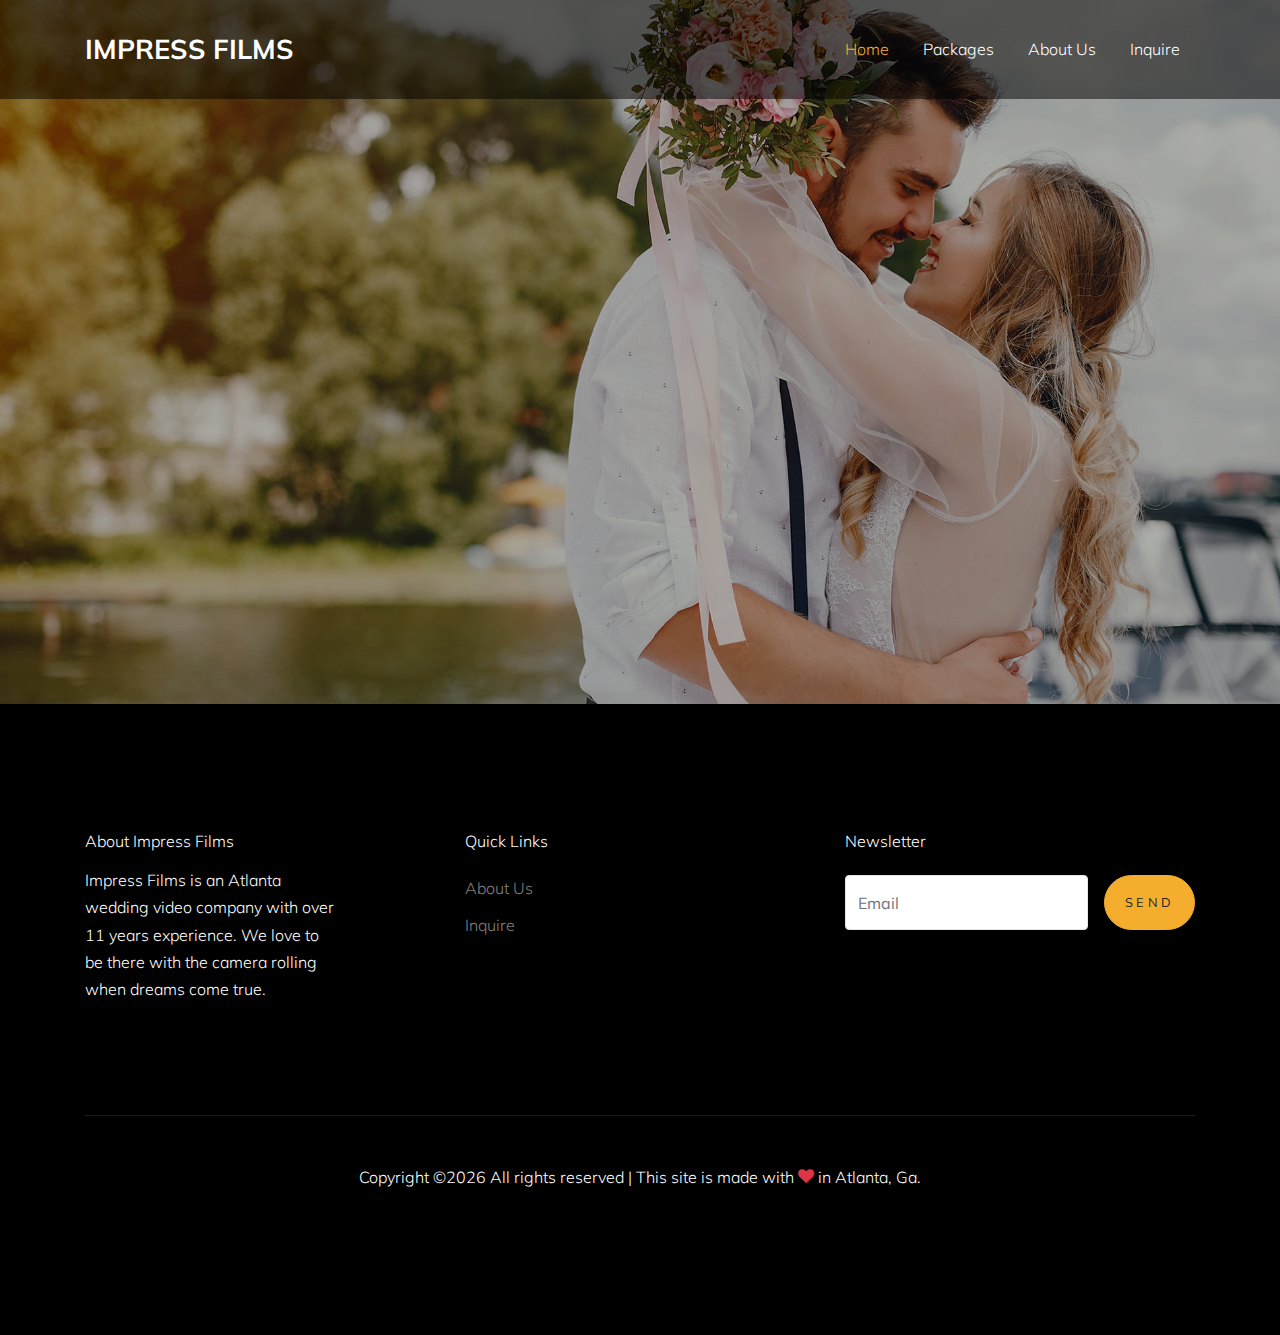
==== commit 607d3ff0: "header copy/links, footer copy/links, and pages named" ====
--- a/index.html
+++ b/index.html
@@ -37,8 +37,6 @@
         <div class="site-mobile-menu-body"></div>
       </div>
 
-
-
       <header class="site-navbar site-navbar-target" role="banner">
 
         <div class="container">
@@ -60,10 +58,9 @@
               <nav class="site-navigation text-right ml-auto d-none d-lg-block" role="navigation">
                 <ul class="site-menu main-menu js-clone-nav ml-auto ">
                   <li class="active"><a href="index.html" class="nav-link">Home</a></li>
-                  <li><a href="about.html" class="nav-link">About</a></li>
-                  <li><a href="Films.html" class="nav-link">Films</a></li>
-                  <li><a href="event.html" class="nav-link">Event</a></li>
-                  <li><a href="contact.html" class="nav-link">Contact</a></li>
+                  <li><a href="packages.html" class="nav-link">Packages</a></li>
+                  <li><a href="about-us.html" class="nav-link">About Us</a></li>
+                  <li><a href="inquire.html" class="nav-link">Inquire</a></li>
                 </ul>
               </nav>
             </div>
@@ -78,301 +75,29 @@
       <div class="site-section-cover overlay" style="background-image: url('images/hero_1.jpg')">
         <div class="container">
           <div class="row align-items-center">
-            <div class="col-md-7">
-              <h1 class="mb-3 text-primary">Wedding &amp; Event Videography</h1>
-              <p>Top Wedding Videography in the Southeast. Award Winning & Best in Class since 2012.</p>
-              <p><a href="#" class="btn btn-primary">Contact Now</a></p>
+            <div class="col-md-12 d-flex justify-content-center">
+              <div class="w-100" style="min-height:320px;position:relative;top:45px;">
+                <iframe src="https://player.vimeo.com/video/152222194?color=ffffff&title=0&byline=0&portrait=0" style="width:100%;height:100%;" frameborder="0" allow="autoplay; fullscreen" allowfullscreen></iframe>
+              </div><script src="https://player.vimeo.com/api/player.js"></script>
             </div>
           </div>
         </div>
       </div>
     </div>
-
-
-    <div class="site-section">
-      <div class="container">
-
-        <div class="row mb-5 ">
-          <div class="col-md-7 text-center mx-auto">
-            <h2 class="serif">Capturing the Moment</h2>
-          </div>
-        </div>
-       
-        <div id="posts" class="row no-gutter">
-          <div class="item web col-6 col-sm-6 col-md-6 col-lg-4 col-xl-4 mb-4">
-            <a href="images/img_1.jpg" class="item-wrap" data-fancybox="gal">
-              <span class="icon-search2"></span>
-              <img class="img-fluid" src="images/img_1.jpg">
-            </a>
-          </div>
-          <div class="item web col-6 col-sm-6 col-md-6 col-lg-4 col-xl-4 mb-4">
-            <a href="images/img_2.jpg" class="item-wrap" data-fancybox="gal">
-              <span class="icon-search2"></span>
-              <img class="img-fluid" src="images/img_2.jpg">
-            </a>
-          </div>
-
-          <div class="item brand col-6 col-sm-6 col-md-6 col-lg-4 col-xl-4 mb-4">
-            <a href="images/img_3.jpg" class="item-wrap" data-fancybox="gal">
-              <span class="icon-search2"></span>
-              <img class="img-fluid" src="images/img_3.jpg">
-            </a>
-          </div>
-
-          <div class="item design col-6 col-sm-6 col-md-6 col-lg-4 col-xl-4 mb-4">
-            <a href="images/img_4.jpg" class="item-wrap" data-fancybox="gal">
-              <span class="icon-search2"></span>
-              <img class="img-fluid" src="images/img_4.jpg">
-            </a>
-          </div>
-
-          <div class="item web col-6 col-sm-6 col-md-6 col-lg-4 col-xl-4 mb-4">
-            <a href="images/img_5.jpg" class="item-wrap" data-fancybox="gal">
-              <span class="icon-search2"></span>
-              <img class="img-fluid" src="images/img_5.jpg">
-            </a>
-          </div>
-
-          <div class="item brand col-6 col-sm-6 col-md-6 col-lg-4 col-xl-4 mb-4">
-            <a href="images/img_6.jpg" class="item-wrap" data-fancybox="gal">
-              <span class="icon-search2"></span>
-              <img class="img-fluid" src="images/img_6.jpg">
-            </a>
-          </div>
-
-          <div class="item web col-6 col-sm-6 col-md-6 col-lg-4 col-xl-4 mb-4">
-            <a href="images/img_1.jpg" class="item-wrap" data-fancybox="gal">
-              <span class="icon-search2"></span>
-              <img class="img-fluid" src="images/img_1.jpg">
-            </a>
-          </div>
-
-          <div class="item web col-6 col-sm-6 col-md-6 col-lg-4 col-xl-4 mb-4">
-            <a href="images/img_2.jpg" class="item-wrap" data-fancybox="gal">
-              <span class="icon-search2"></span>
-              <img class="img-fluid" src="images/img_2.jpg">
-            </a>
-          </div>
-
-          <div class="item design col-6 col-sm-6 col-md-6 col-lg-4 col-xl-4 mb-4">
-            <a href="images/img_3.jpg" class="item-wrap" data-fancybox="gal">
-              <span class="icon-search2"></span>
-              <img class="img-fluid" src="images/img_3.jpg">
-            </a>
-          </div>
-
-          <div class="item brand col-6 col-sm-6 col-md-6 col-lg-4 col-xl-4 mb-4">
-            <a href="images/img_4.jpg" class="item-wrap" data-fancybox="gal">
-              <span class="icon-search2"></span>
-              <img class="img-fluid" src="images/img_4.jpg">
-            </a>
-          </div>
-
-          <div class="item design col-6 col-sm-6 col-md-6 col-lg-4 col-xl-4 mb-4">
-            <a href="images/img_5.jpg" class="item-wrap" data-fancybox="gal">
-              <span class="icon-search2"></span>
-              <img class="img-fluid" src="images/img_5.jpg">
-            </a>
-          </div>
-
-          <div class="item design col-6 col-sm-6 col-md-6 col-lg-4 col-xl-4 mb-4">
-            <a href="images/img_6.jpg" class="item-wrap" data-fancybox="gal">
-              <span class="icon-search2"></span>
-              <img class="img-fluid" src="images/img_6.jpg">
-            </a>
-          </div>
-
-
-        </div>
-      </div>
-    </div> <!-- END .site-section -->
-    
-
-   <div class="site-section bg-black about-me">
-     <div class="container">
-       <div class="row align-items-center">
-         <div class="col-md-6 mb-5 mb-md-0">
-           <img src="images/about_1.jpg" alt="Image" class="img-fluid">
-         </div>
-         <div class="col-md-5 ml-auto">
-           <h3 class="text-white mb-5">About Impress Films</h3>
-           <blockquote class="quote-29281">
-            <p>Creating beautiful and expressive wedding films since 2012. Impress Films captures the moments that matter. Experienced and passionate.
-            </p>
-           </blockquote>
-           <p>Each film is crafted with care and designed to be as unique as each couple.</p>
-           <p>We know every wedding is special and that's why we make every single wedding film the best it can be.</p>
-
-           <div class="social_29128 white mt-5">
-            <a href="#"><span class="icon-behance"></span></a>  
-            <a href="#"><span class="icon-instagram"></span></a>  
-            <a href="#"><span class="icon-dribbble"></span></a>  
-           </div>
-         </div>
-       </div>
-     </div>
-   </div>
-  
-
-    <div class="site-section">
-      <div class="container">
-        <div class="row mb-5 ">
-          <div class="col-md-7 text-center mx-auto">
-            <span class="subtitle-39293">See The Video</span>
-            <h2 class="serif">See The Video</h2>
-          </div>
-        </div>
-        <div class="row justify-content-center">
-          <div class="col-md-8">
-
-            <a href="https://vimeo.com/191947042" data-fancybox  class="btn-video_38929">
-              <span><span class="icon-play"></span></span>
-              <img src="images/img_1.jpg" alt="Image" class="img-fluid">
-            </a>
-          </div>
-        </div>
-      </div>
-    </div>
-
-    <div class="site-section bg-light">
-      <div class="container">
-
-        <div class="row mb-5 ">
-          <div class="col-md-7 text-center mx-auto">
-            <span class="subtitle-39293">Testimonials</span>
-            <h2 class="serif">What Client Says</h2>
-          </div>
-        </div>
-
-        <div class="row">
-          <div class="col-lg-4 col-md-6">
-            <div class="mb-4">
-              <span class="icon-star text-warning"></span>
-              <span class="icon-star text-warning"></span>
-              <span class="icon-star text-warning"></span>
-              <span class="icon-star text-warning"></span>
-              <span class="icon-star text-warning"></span>
-            </div>
-            <div>
-              <h5 class="serif mb-4">The Best Videographer</h5>
-              <blockquote class="quote_39823">
-                <p>I love my wedding video. I cannot express how grateful I am to Impress for the beautiful work they have done for me and my husband. Everything was no nonsense and easy.</p>
-              </blockquote>
-              <p>&mdash; Chris Smith</p>
-            </div>
-          </div>
-          <div class="col-lg-4 col-md-6">
-            
-            <div class="mb-4">
-              <span class="icon-star text-warning"></span>
-              <span class="icon-star text-warning"></span>
-              <span class="icon-star text-warning"></span>
-              <span class="icon-star text-warning"></span>
-              <span class="icon-star text-warning"></span>
-            </div>
-            <div>
-              <h5 class="serif mb-4">Perfect. Our video is perfect!</h5>
-              <blockquote class="quote_39823">
-                <p>Lorem ipsum dolor sit amet, consectetur adipisicing elit. Voluptas excepturi accusantium non aut perspiciatis nisi magni libero, molestias.</p>
-              </blockquote>
-              <p>&mdash; Chris Smith</p>
-            </div>
-
-          </div>
-          <div class="col-lg-4 col-md-6">
-            <div class="mb-4">
-              <span class="icon-star text-warning"></span>
-              <span class="icon-star text-warning"></span>
-              <span class="icon-star text-warning"></span>
-              <span class="icon-star text-warning"></span>
-              <span class="icon-star text-warning"></span>
-            </div>
-            <div>
-              <h5 class="serif mb-4">Professional Videographer</h5>
-              <blockquote class="quote_39823">
-                <p>Lorem ipsum dolor sit amet, consectetur adipisicing elit. Voluptas excepturi accusantium non aut perspiciatis nisi magni libero, molestias.</p>
-              </blockquote>
-              <p>&mdash; Chris Smith</p>
-            </div>
-          </div>
-        </div>
-      </div>
-    </div>
-
-    <div class="site-section bg-white">
-      <div class="container">
-        <div class="row mb-5 ">
-          <div class="col-md-7 text-center mx-auto">
-            <span class="subtitle-39293">News</span>
-            <h2 class="serif">Events</h2>
-          </div>
-        </div>
-
-        <div class="row">
-          <div class="col-lg-4 col-md-6 mb-4">
-            <div class="post-entry-1 h-100">
-              <a href="single.html">
-                <img src="images/img_1.jpg" alt="Image"
-                 class="img-fluid">
-              </a>
-              <div class="post-entry-1-contents">
-                
-                <h2><a href="single.html">Lorem ipsum dolor sit amet</a></h2>
-                <span class="meta d-inline-block mb-3">July 17, 2019 <span class="mx-2">by</span> <a href="#">Admin</a></span>
-                <p>Lorem ipsum dolor sit amet, consectetur adipisicing elit. Dolores eos soluta, dolore harum molestias consectetur.</p>
-              </div>
-            </div>
-          </div>
-          <div class="col-lg-4 col-md-6 mb-4">
-            <div class="post-entry-1 h-100">
-              <a href="single.html">
-                <img src="images/img_2.jpg" alt="Image"
-                 class="img-fluid">
-              </a>
-              <div class="post-entry-1-contents">
-                
-                <h2><a href="single.html">Lorem ipsum dolor sit amet</a></h2>
-                <span class="meta d-inline-block mb-3">July 17, 2019 <span class="mx-2">by</span> <a href="#">Admin</a></span>
-                <p>Lorem ipsum dolor sit amet, consectetur adipisicing elit. Dolores eos soluta, dolore harum molestias consectetur.</p>
-              </div>
-            </div>
-          </div>
-
-          <div class="col-lg-4 col-md-6 mb-4">
-            <div class="post-entry-1 h-100">
-              <a href="single.html">
-                <img src="images/img_3.jpg" alt="Image"
-                 class="img-fluid">
-              </a>
-              <div class="post-entry-1-contents">
-                
-                <h2><a href="single.html">Lorem ipsum dolor sit amet</a></h2>
-                <span class="meta d-inline-block mb-3">July 17, 2019 <span class="mx-2">by</span> <a href="#">Admin</a></span>
-                <p>Lorem ipsum dolor sit amet, consectetur adipisicing elit. Dolores eos soluta, dolore harum molestias consectetur.</p>
-              </div>
-            </div>
-          </div>
-        </div>
-      </div>
-    </div>
-
     <footer class="site-footer">
       <div class="container">
         <div class="row">
           <div class="col-lg-3">
-            <h2 class="footer-heading mb-3">About Me</h2>
-                <p>Far far away, behind the word mountains, far from the countries Vokalia and Consonantia, there live the blind texts. </p>
+            <h2 class="footer-heading mb-3">About Impress Films</h2>
+              <p>Impress Films is an Atlanta wedding video company with over 11 years experience. We love to be there with the camera rolling when dreams come true.</p>
           </div>
           <div class="col-lg-8 ml-auto">
             <div class="row">
               <div class="col-lg-6 ml-auto">
                 <h2 class="footer-heading mb-4">Quick Links</h2>
                 <ul class="list-unstyled">
-                  <li><a href="#">About Us</a></li>
-                  <li><a href="#">Testimonials</a></li>
-                  <li><a href="#">Terms of Service</a></li>
-                  <li><a href="#">Privacy</a></li>
-                  <li><a href="#">Contact Us</a></li>
+                  <li><a href="about-us.html">About Us</a></li>
+                  <li><a href="inquire.html">Inquire</a></li>
                 </ul>
               </div>
               <div class="col-lg-6">
@@ -382,7 +107,7 @@
                   <input type="submit" value="Send" class="btn btn-primary">
                 </form>
               </div>
-              
+
             </div>
           </div>
         </div>
@@ -391,7 +116,7 @@
             <div class="border-top pt-5">
               <p>
             <!-- Link back to Colorlib can't be removed. Template is licensed under CC BY 3.0. -->
-            Copyright &copy;<script>document.write(new Date().getFullYear());</script> All rights reserved | This template is made with <i class="icon-heart text-danger" aria-hidden="true"></i> by <a href="https://colorlib.com" target="_blank" >Colorlib</a>
+            Copyright &copy;<script>document.write(new Date().getFullYear());</script> All rights reserved | This site is made with <i class="icon-heart text-danger" aria-hidden="true"></i> in Atlanta, Ga.
             <!-- Link back to Colorlib can't be removed. Template is licensed under CC BY 3.0. -->
             </p>
             </div>
@@ -400,7 +125,6 @@
         </div>
       </div>
     </footer>
-
     </div>
 
     <script src="js/jquery-3.3.1.min.js"></script>
